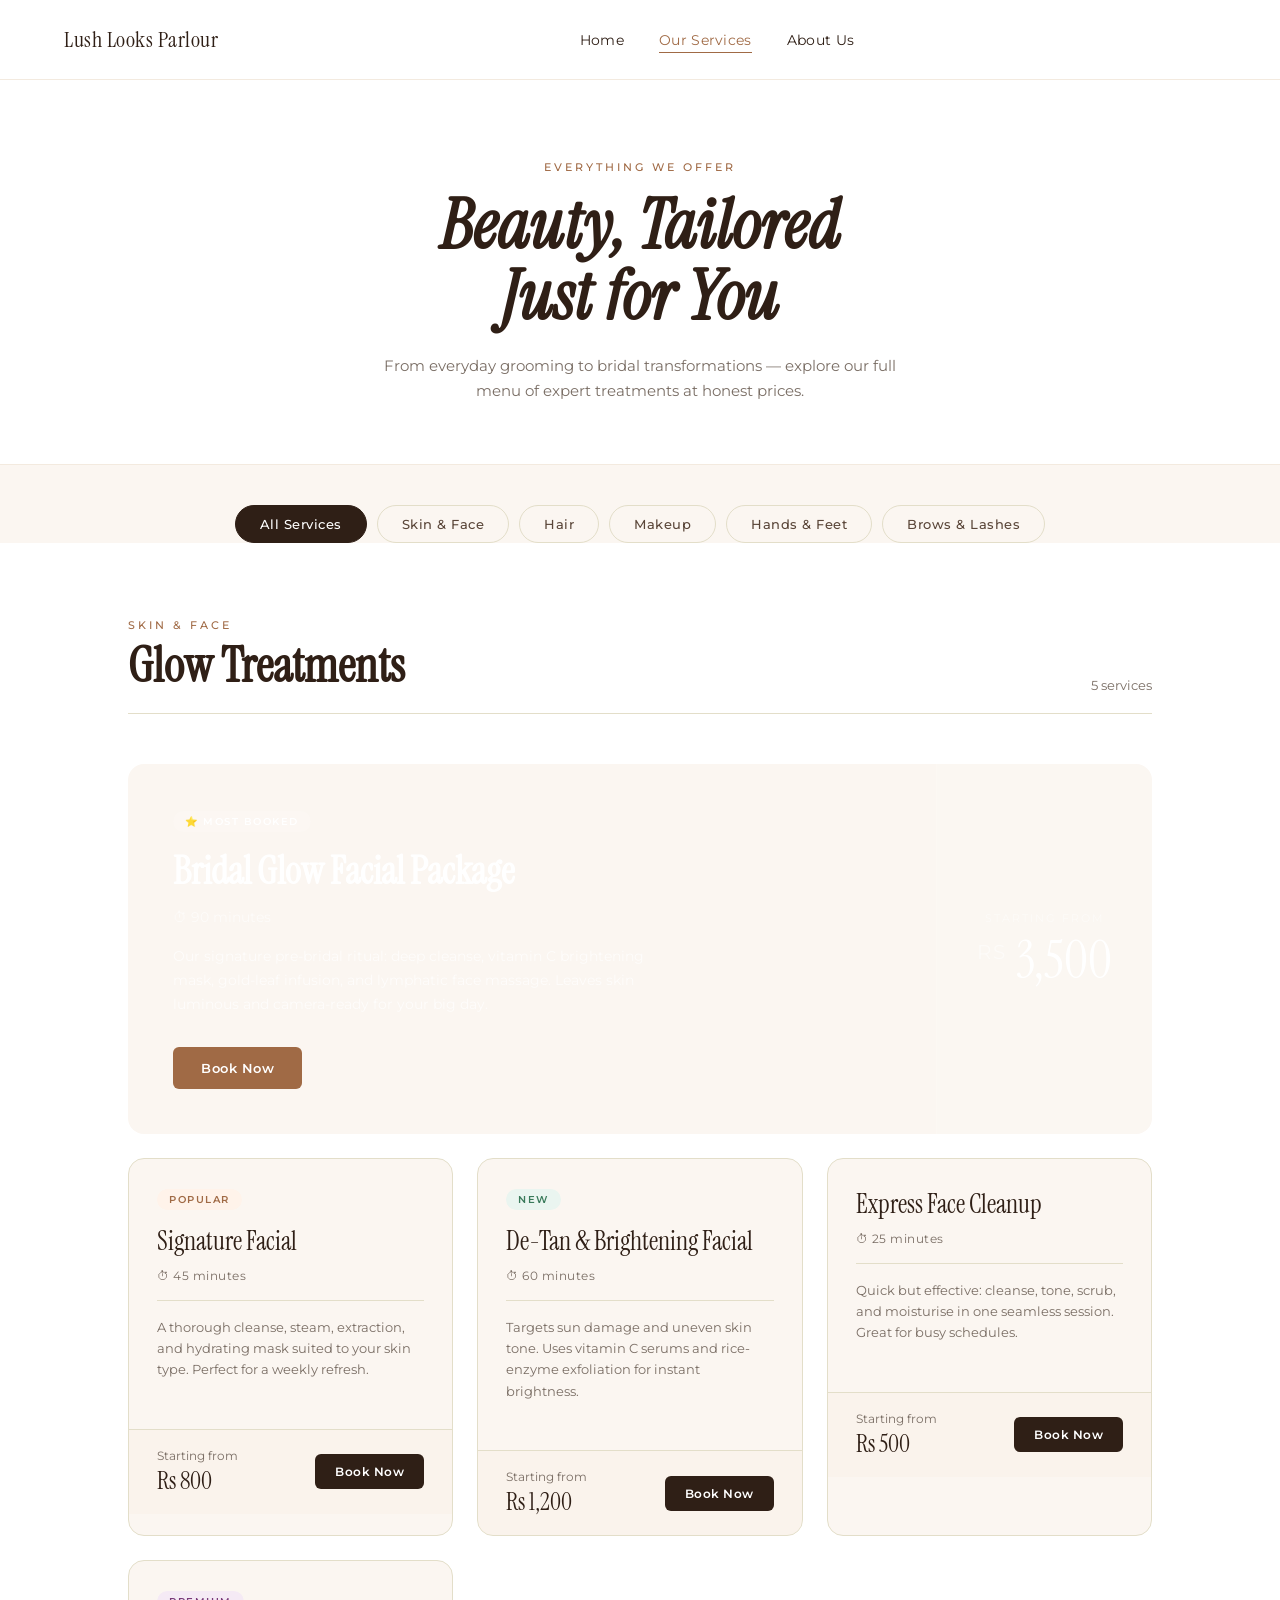
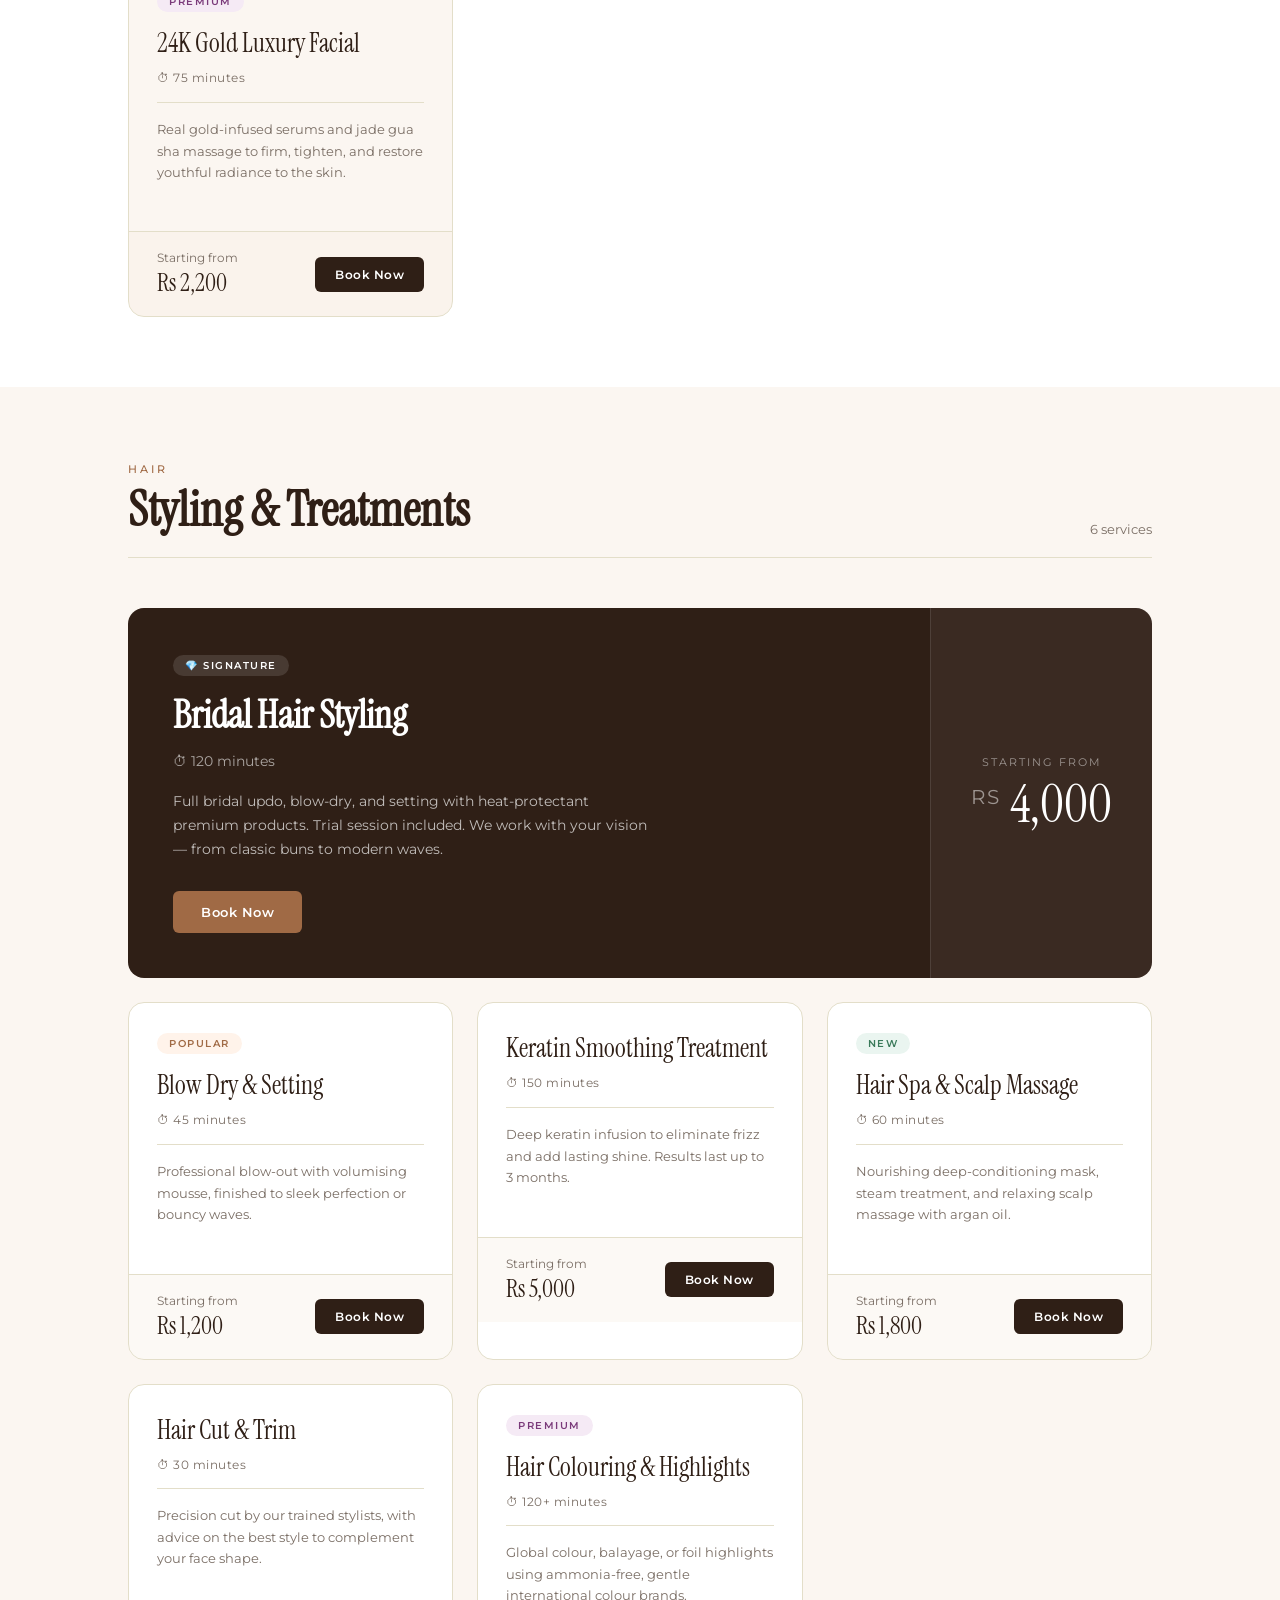
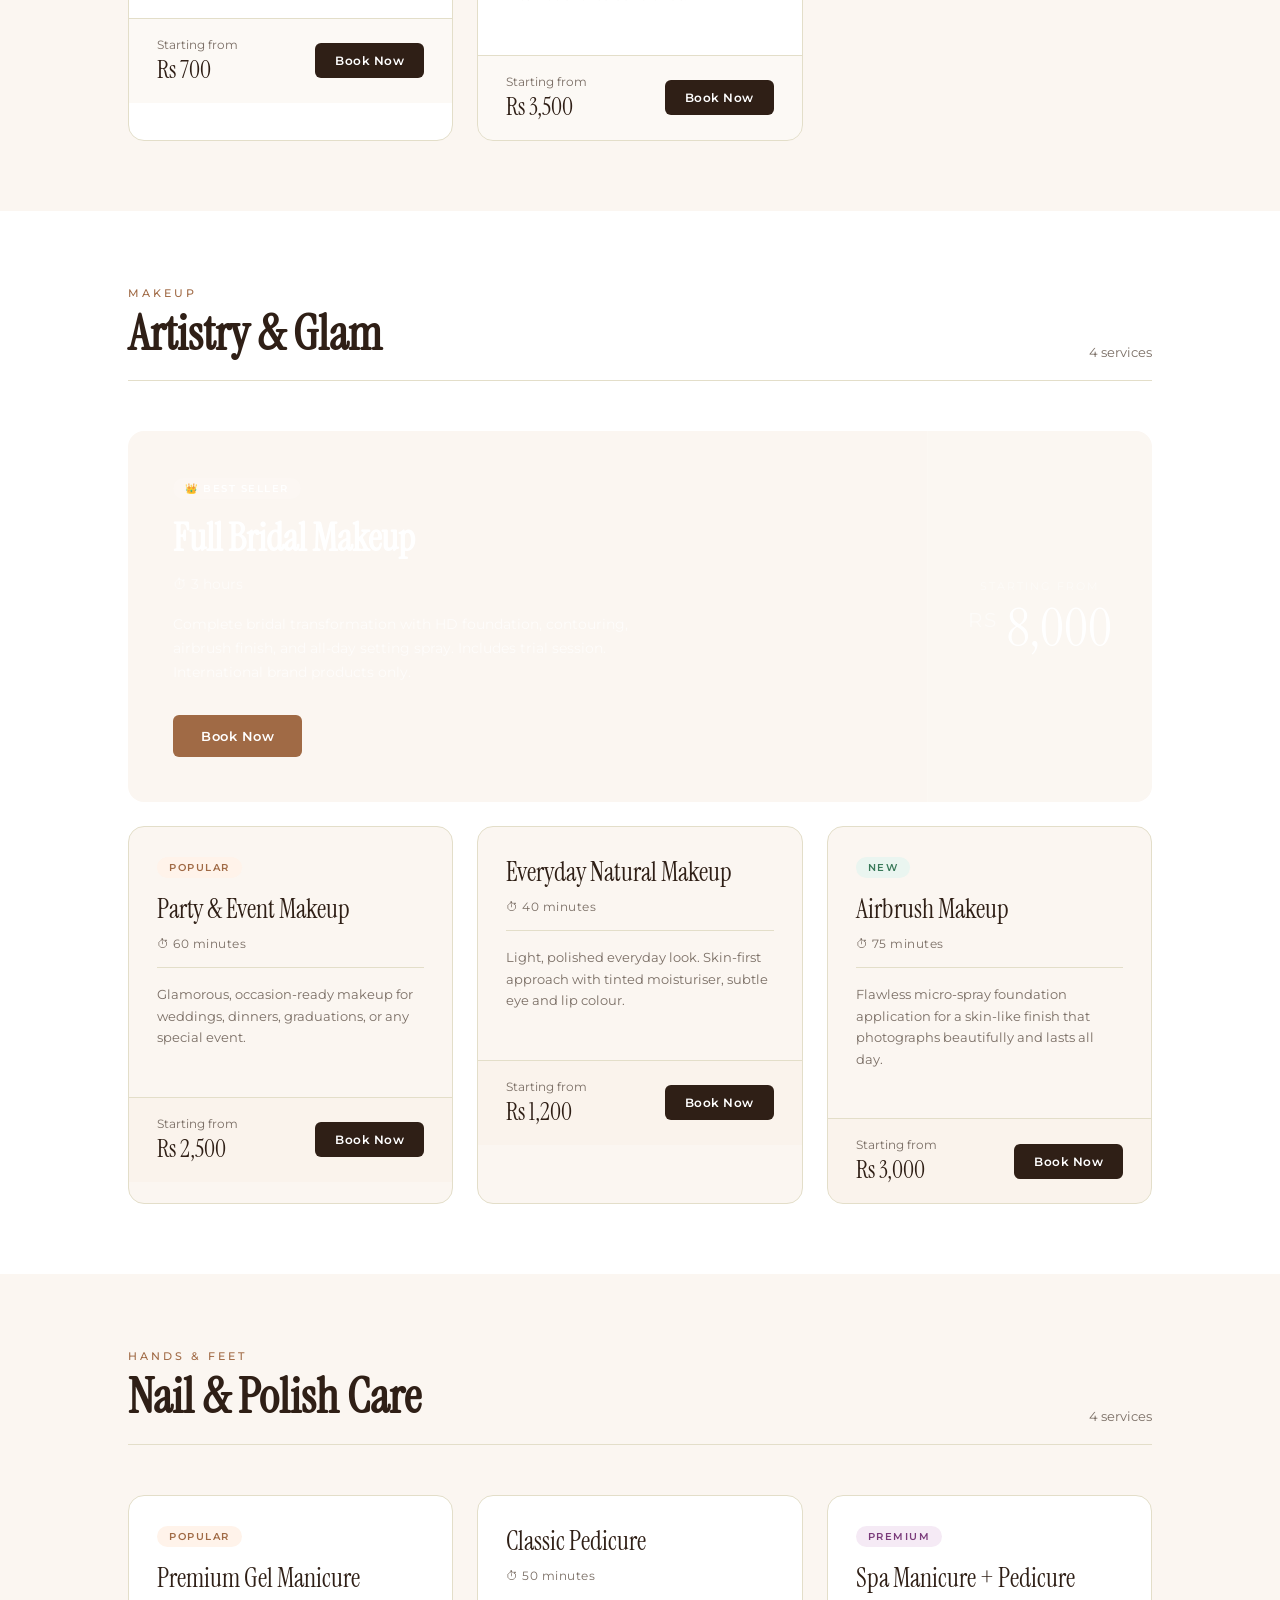
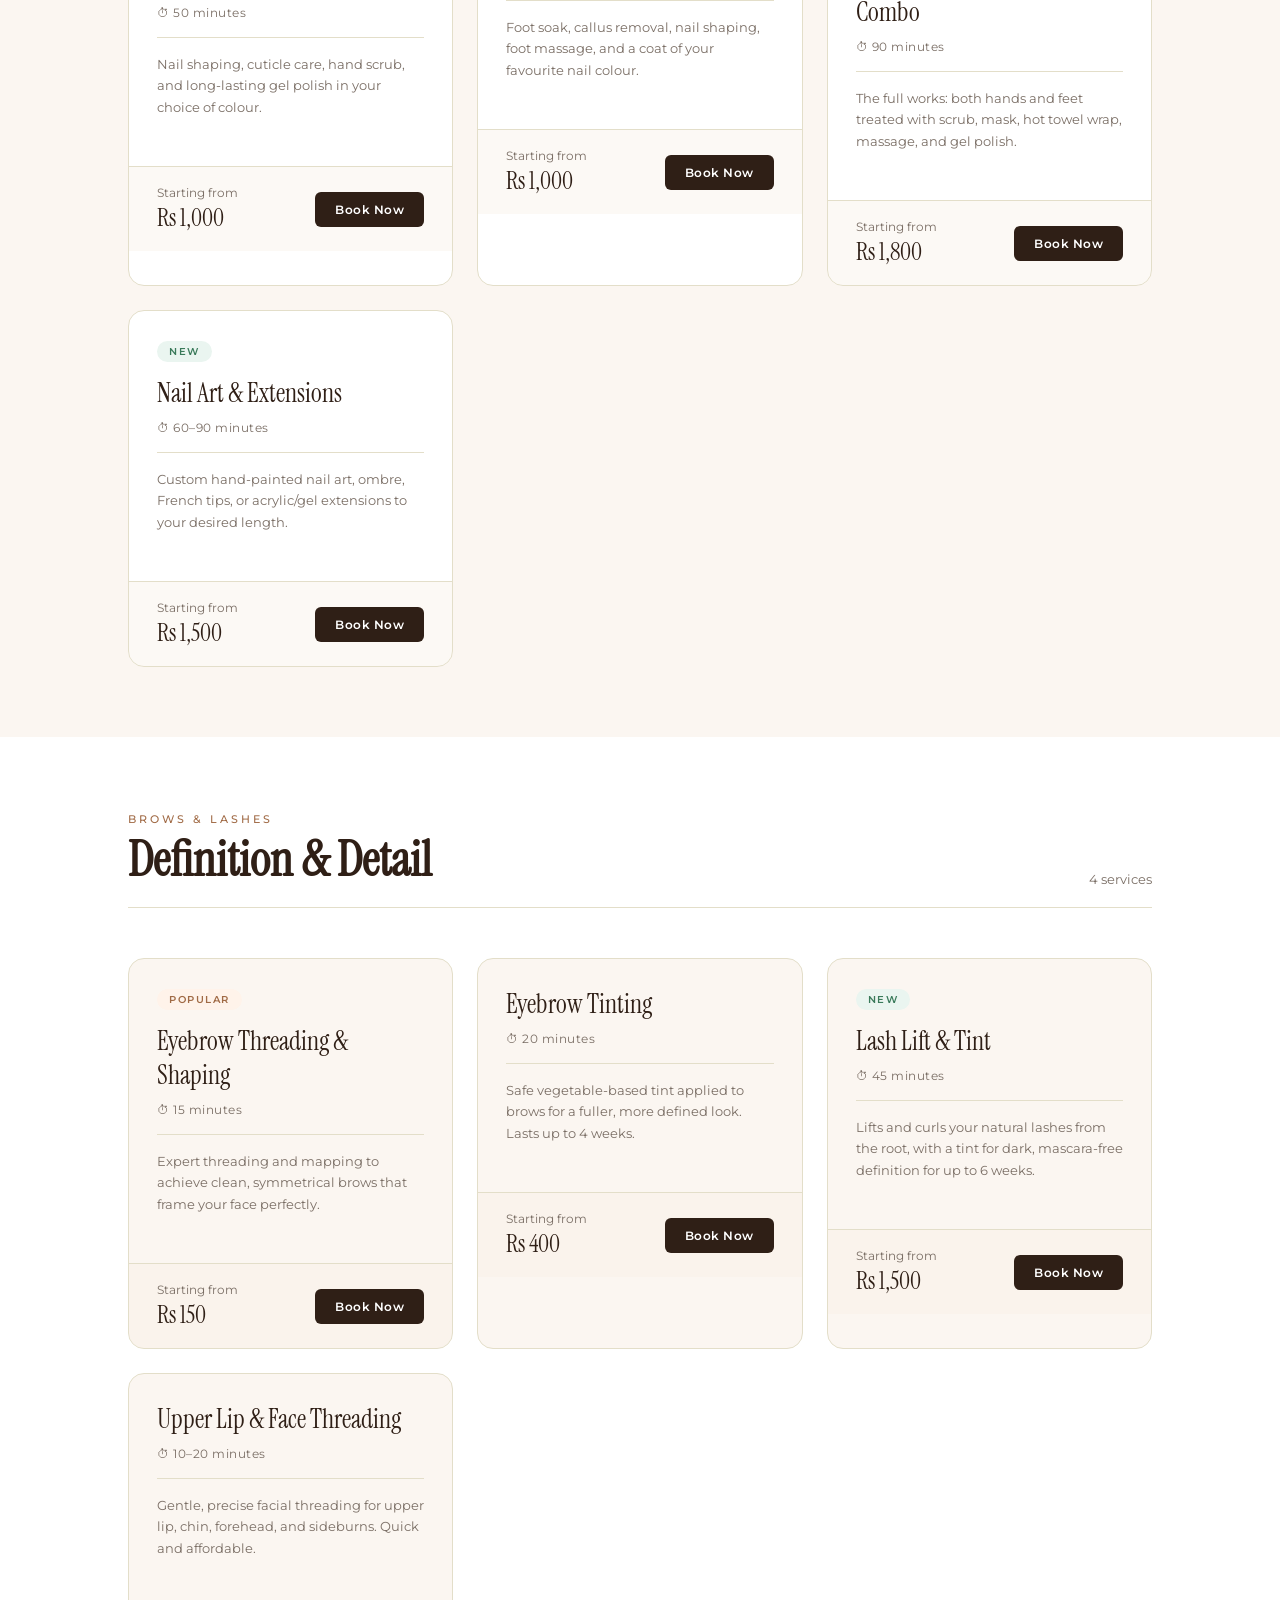
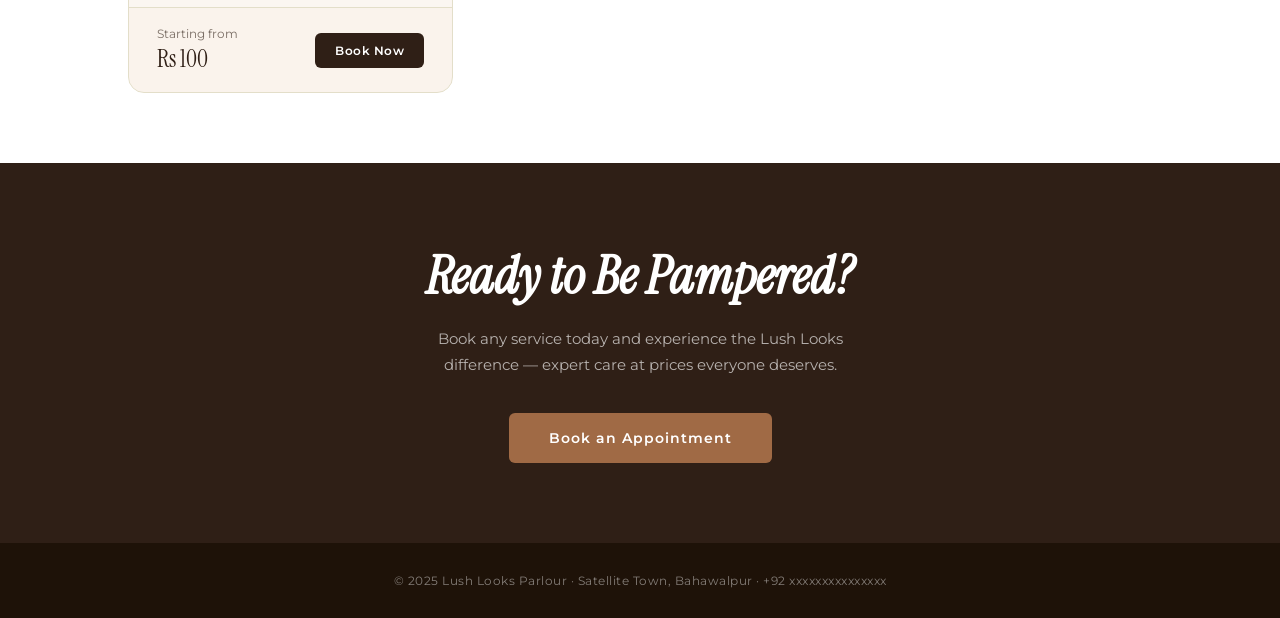
==== services.html @ 39b19e29 "first commi" ====
<!DOCTYPE html>
<html lang="en">
<head>
    <meta charset="UTF-8">
    <meta name="viewport" content="width=device-width, initial-scale=1.0">
    <title>Our Services — Lush Looks Parlour</title>
    <link href="https://fonts.googleapis.com/css2?family=Instrument+Serif:ital@0;1&family=Montserrat:wght@300;400;500;600&display=swap" rel="stylesheet">
    <style>
        * {
            margin: 0;
            padding: 0;
            box-sizing: border-box;
        }

        :root {
            --brown-dark: #2f1f16;
            --brown-mid: #5a4639;
            --brown-accent: #a06a45;
            --brown-light: #c0895f;
            --cream: #fbf6f1;
            --cream-mid: #f3eadf;
            --cream-card: #ffffff;
            --muted: #7a6e65;
            --border: #e3dec9;
        }

        body {
            font-family: 'Instrument Serif', serif;
            background: var(--cream);
            color: var(--brown-dark);
        }

        /* ── NAVBAR ── */
        .navbar {
            display: flex;
            justify-content: space-between;
            align-items: center;
            padding: 25px 5%;
            background: #ffffff;
            border-bottom: 1px solid var(--cream-mid);
            position: sticky;
            top: 0;
            z-index: 1000;
        }

        .nav-logo h2 {
            font-family: 'Instrument Serif', serif;
            font-size: 22px;
            color: var(--brown-dark);
            font-weight: 500;
            letter-spacing: 0.5px;
        }

        .nav-links {
            display: flex;
            gap: 35px;
            list-style: none;
        }

        .nav-links a {
            font-family: 'Montserrat', sans-serif;
            color: var(--brown-dark);
            text-decoration: none;
            font-size: 14px;
            font-weight: 400;
            letter-spacing: 0.3px;
            position: relative;
            padding-bottom: 4px;
            transition: color 0.3s ease;
        }

        .nav-links a::after {
            content: '';
            position: absolute;
            width: 0;
            height: 1px;
            bottom: 0;
            left: 0;
            background-color: var(--brown-accent);
            transition: width 0.3s ease;
        }

        .nav-links a:hover::after,
        .nav-links a.active::after { width: 100%; }
        .nav-links a:hover,
        .nav-links a.active { color: var(--brown-accent); }

        /* ── PAGE HERO ── */
        .page-hero {
            background: var(--cream-card);
            padding: 80px 10% 60px;
            text-align: center;
            border-bottom: 1px solid var(--cream-mid);
        }

        .page-hero-tag {
            font-family: 'Montserrat', sans-serif;
            font-size: 11px;
            text-transform: uppercase;
            letter-spacing: 3px;
            color: var(--brown-accent);
            font-weight: 500;
            display: block;
            margin-bottom: 16px;
        }

        .page-hero h1 {
            font-size: 68px;
            color: var(--brown-dark);
            line-height: 1.05;
            margin-bottom: 20px;
            font-style: italic;
        }

        .page-hero p {
            font-family: 'Montserrat', sans-serif;
            font-size: 15px;
            color: var(--muted);
            max-width: 520px;
            margin: 0 auto;
            line-height: 1.7;
        }

        /* ── CATEGORY NAV TABS ── */
        .category-nav {
            display: flex;
            justify-content: center;
            gap: 10px;
            padding: 40px 5% 0;
            flex-wrap: wrap;
        }

        .cat-tab {
            font-family: 'Montserrat', sans-serif;
            font-size: 13px;
            font-weight: 500;
            letter-spacing: 0.5px;
            padding: 10px 24px;
            border-radius: 30px;
            border: 1px solid var(--border);
            background: transparent;
            color: var(--brown-mid);
            cursor: pointer;
            transition: all 0.3s ease;
        }

        .cat-tab:hover,
        .cat-tab.active {
            background: var(--brown-dark);
            color: #fff;
            border-color: var(--brown-dark);
            transform: none;
        }

        /* ── CATEGORY SECTIONS ── */
        .category-section {
            padding: 70px 10%;
        }

        .category-section:nth-child(even) {
            background: var(--cream-card);
        }

        .category-header {
            display: flex;
            align-items: flex-end;
            justify-content: space-between;
            margin-bottom: 50px;
            padding-bottom: 20px;
            border-bottom: 1px solid var(--border);
        }

        .category-header-left span {
            font-family: 'Montserrat', sans-serif;
            font-size: 11px;
            text-transform: uppercase;
            letter-spacing: 3px;
            color: var(--brown-accent);
            font-weight: 500;
        }

        .category-header-left h2 {
            font-size: 48px;
            color: var(--brown-dark);
            margin-top: 6px;
            line-height: 1.1;
        }

        .category-count {
            font-family: 'Montserrat', sans-serif;
            font-size: 13px;
            color: var(--muted);
        }

        /* ── SERVICE CARDS GRID ── */
        .services-grid {
            display: grid;
            grid-template-columns: repeat(auto-fill, minmax(300px, 1fr));
            gap: 24px;
        }

        .service-card-full {
            background: var(--cream-card);
            border-radius: 16px;
            overflow: hidden;
            border: 1px solid var(--border);
            transition: box-shadow 0.35s ease, transform 0.35s ease;
        }

        .category-section:nth-child(even) .service-card-full {
            background: var(--cream);
        }

        .service-card-full:hover {
            box-shadow: 0 16px 40px rgba(47, 31, 22, 0.1);
            transform: translateY(-4px);
        }

        .card-badge {
            display: inline-block;
            font-family: 'Montserrat', sans-serif;
            font-size: 10px;
            font-weight: 600;
            text-transform: uppercase;
            letter-spacing: 1.5px;
            padding: 4px 12px;
            border-radius: 20px;
            margin-bottom: 14px;
        }

        .badge-popular {
            background: #fff3ea;
            color: var(--brown-accent);
        }

        .badge-new {
            background: #eaf5f0;
            color: #3a7a5a;
        }

        .badge-premium {
            background: #f5eaf5;
            color: #7a3a7a;
        }

        .card-body {
            padding: 28px;
        }

        .card-body h3 {
            font-size: 26px;
            color: var(--brown-dark);
            margin-bottom: 8px;
            font-weight: 400;
        }

        .card-body .duration-tag {
            font-family: 'Montserrat', sans-serif;
            font-size: 12px;
            color: var(--muted);
            letter-spacing: 0.5px;
            margin-bottom: 14px;
            display: flex;
            align-items: center;
            gap: 5px;
        }

        .card-divider {
            border: none;
            border-top: 1px solid var(--border);
            margin-bottom: 16px;
        }

        .card-body p {
            font-family: 'Montserrat', sans-serif;
            font-size: 13px;
            line-height: 1.65;
            color: var(--muted);
            margin-bottom: 20px;
        }

        .card-footer {
            display: flex;
            align-items: center;
            justify-content: space-between;
            padding: 18px 28px;
            border-top: 1px solid var(--border);
            background: rgba(243, 234, 223, 0.3);
        }

        .card-price {
            font-family: 'Instrument Serif', serif;
            font-size: 24px;
            color: var(--brown-dark);
        }

        .card-price span {
            font-family: 'Montserrat', sans-serif;
            font-size: 12px;
            color: var(--muted);
            display: block;
            margin-bottom: 2px;
        }

        .book-btn {
            font-family: 'Montserrat', sans-serif;
            font-size: 12px;
            font-weight: 600;
            letter-spacing: 0.5px;
            padding: 10px 20px;
            background: var(--brown-dark);
            color: #fff;
            border: none;
            border-radius: 6px;
            cursor: pointer;
            transition: background 0.3s ease;
            transform: none;
        }

        .book-btn:hover {
            background: var(--brown-accent);
            transform: none;
        }

        /* ── FEATURED / WIDE CARD ── */
        .service-card-wide {
            grid-column: 1 / -1;
            display: flex;
            align-items: stretch;
            background: var(--brown-dark);
            border-radius: 16px;
            overflow: hidden;
            color: #fff;
            border: none;
        }

        .service-card-wide:hover {
            box-shadow: 0 20px 50px rgba(47, 31, 22, 0.25);
            transform: translateY(-4px);
        }

        .wide-content {
            padding: 45px;
            flex: 1;
        }

        .wide-content .card-badge {
            background: rgba(255,255,255,0.12);
            color: #fff;
        }

        .wide-content h3 {
            font-size: 38px;
            margin-bottom: 10px;
        }

        .wide-content .duration-tag {
            color: rgba(255,255,255,0.6);
            margin-bottom: 16px;
        }

        .wide-content p {
            font-family: 'Montserrat', sans-serif;
            font-size: 14px;
            line-height: 1.7;
            color: rgba(255,255,255,0.7);
            max-width: 480px;
            margin-bottom: 30px;
        }

        .wide-content .book-btn {
            background: var(--brown-accent);
            padding: 13px 28px;
            font-size: 13px;
        }

        .wide-content .book-btn:hover {
            background: var(--brown-light);
        }

        .wide-price-block {
            display: flex;
            align-items: center;
            justify-content: center;
            flex-direction: column;
            min-width: 200px;
            background: rgba(255,255,255,0.05);
            padding: 40px;
            border-left: 1px solid rgba(255,255,255,0.1);
            text-align: center;
        }

        .wide-price-block span {
            font-family: 'Montserrat', sans-serif;
            font-size: 11px;
            letter-spacing: 2px;
            text-transform: uppercase;
            color: rgba(255,255,255,0.5);
            margin-bottom: 10px;
        }

        .wide-price-block .price-big {
            font-family: 'Instrument Serif', serif;
            font-size: 52px;
            color: #fff;
            line-height: 1;
        }

        .wide-price-block .currency {
            font-size: 20px;
            vertical-align: super;
        }

        /* ── BOTTOM CTA ── */
        .bottom-cta {
            background: var(--brown-dark);
            color: #fff;
            text-align: center;
            padding: 80px 10%;
        }

        .bottom-cta h2 {
            font-size: 52px;
            margin-bottom: 16px;
            font-style: italic;
        }

        .bottom-cta p {
            font-family: 'Montserrat', sans-serif;
            font-size: 15px;
            color: rgba(255,255,255,0.65);
            margin-bottom: 36px;
            max-width: 440px;
            margin-left: auto;
            margin-right: auto;
            line-height: 1.7;
        }

        .cta-btn {
            font-family: 'Montserrat', sans-serif;
            font-size: 14px;
            font-weight: 600;
            letter-spacing: 1px;
            padding: 16px 40px;
            background: var(--brown-accent);
            color: #fff;
            border: none;
            border-radius: 6px;
            cursor: pointer;
            transition: background 0.3s;
            transform: none;
        }

        .cta-btn:hover {
            background: var(--brown-light);
            transform: none;
        }

        /* ── FOOTER ── */
        .footer {
            background: #1e1208;
            color: rgba(255,255,255,0.45);
            text-align: center;
            padding: 30px;
            font-family: 'Montserrat', sans-serif;
            font-size: 12px;
            letter-spacing: 0.5px;
        }

        /* ── BOOKING MODAL ── */
        .modal {
            display: none;
            position: fixed;
            z-index: 2000;
            left: 0; top: 0;
            width: 100%; height: 100%;
            background-color: rgba(47, 31, 22, 0.6);
            backdrop-filter: blur(4px);
            align-items: center;
            justify-content: center;
            padding: 20px;
        }

        .modal.show { display: flex; }

        .modal-content {
            background: #ffffff;
            padding: 40px;
            border-radius: 20px;
            max-width: 600px;
            width: 100%;
            position: relative;
            box-shadow: 0 20px 50px rgba(0,0,0,0.15);
            animation: slideUp 0.4s ease;
        }

        @keyframes slideUp {
            from { transform: translateY(40px); opacity: 0; }
            to { transform: translateY(0); opacity: 1; }
        }

        .close-modal {
            position: absolute;
            right: 25px; top: 20px;
            font-size: 30px;
            color: var(--muted);
            cursor: pointer;
            transition: color 0.2s;
        }

        .close-modal:hover { color: var(--brown-dark); }

        .modal-content h2 {
            font-size: 36px;
            color: var(--brown-dark);
            margin-bottom: 8px;
        }

        .modal-subtitle {
            font-family: 'Montserrat', sans-serif;
            font-size: 14px;
            color: var(--muted);
            margin-bottom: 30px;
        }

        .form-group {
            display: flex;
            flex-direction: column;
            margin-bottom: 20px;
            width: 100%;
        }

        .form-group label {
            font-family: 'Montserrat', sans-serif;
            font-size: 13px;
            font-weight: 500;
            color: var(--brown-dark);
            margin-bottom: 8px;
        }

        .form-group input, .form-group select {
            font-family: 'Montserrat', sans-serif;
            padding: 12px;
            border: 1px solid var(--border);
            border-radius: 6px;
            background: var(--cream);
            font-size: 14px;
            color: var(--brown-dark);
            outline: none;
            transition: border-color 0.2s;
        }

        .form-group input:focus, .form-group select:focus {
            border-color: var(--brown-accent);
        }

        .form-row-inputs {
            display: flex;
            gap: 20px;
        }

        .submit-booking-btn {
            width: 100%;
            background: var(--brown-accent);
            color: #ffffff;
            border: none;
            padding: 15px;
            font-family: 'Montserrat', sans-serif;
            font-size: 14px;
            font-weight: 500;
            text-transform: uppercase;
            letter-spacing: 1px;
            border-radius: 6px;
            cursor: pointer;
            margin-top: 10px;
            transition: background 0.3s;
            transform: none;
        }

        .submit-booking-btn:hover { background: var(--brown-dark); transform: none; }

        /* ── RESPONSIVE ── */
        @media (max-width: 900px) {
            .page-hero h1 { font-size: 46px; }
            .category-header { flex-direction: column; align-items: flex-start; gap: 8px; }
            .service-card-wide { flex-direction: column; }
            .wide-price-block { border-left: none; border-top: 1px solid rgba(255,255,255,0.1); padding: 30px; }
            .bottom-cta h2 { font-size: 38px; }
        }

        @media (max-width: 600px) {
            .navbar { padding: 15px 4%; }
            .nav-logo h2 { font-size: 16px; }
            .nav-links { gap: 15px; }
            .nav-links a { font-size: 12px; }
            .category-section { padding: 50px 5%; }
            .services-grid { grid-template-columns: 1fr; }
            .form-row-inputs { flex-direction: column; gap: 0; }
        }
    </style>
</head>
<body>

    <!-- NAVBAR -->
    <nav class="navbar">
        <div class="nav-logo">
            <h2>Lush Looks Parlour</h2>
        </div>
        <ul class="nav-links">
            <li><a href="index.html">Home</a></li>
            <li><a href="services.html" class="active">Our Services</a></li>
            <li><a href="index.html#about">About Us</a></li>
        </ul>
        <div></div>
    </nav>

    <!-- PAGE HERO -->
    <div class="page-hero">
        <span class="page-hero-tag">Everything We Offer</span>
        <h1>Beauty, Tailored<br>Just for You</h1>
        <p>From everyday grooming to bridal transformations — explore our full menu of expert treatments at honest prices.</p>
    </div>

    <!-- CATEGORY FILTER TABS -->
    <div class="category-nav">
        <button class="cat-tab active" onclick="filterCategory('all', this)">All Services</button>
        <button class="cat-tab" onclick="filterCategory('skin', this)">Skin & Face</button>
        <button class="cat-tab" onclick="filterCategory('hair', this)">Hair</button>
        <button class="cat-tab" onclick="filterCategory('makeup', this)">Makeup</button>
        <button class="cat-tab" onclick="filterCategory('hands', this)">Hands & Feet</button>
        <button class="cat-tab" onclick="filterCategory('brows', this)">Brows & Lashes</button>
    </div>

    <!-- ════ SKIN & FACE ════ -->
    <section class="category-section" id="cat-skin" data-cat="skin">
        <div class="category-header">
            <div class="category-header-left">
                <span>Skin & Face</span>
                <h2>Glow Treatments</h2>
            </div>
            <div class="category-count">5 services</div>
        </div>
        <div class="services-grid">

            <!-- FEATURED WIDE CARD -->
            <div class="service-card-full service-card-wide" data-service="bridal-facial">
                <div class="wide-content">
                    <span class="card-badge">⭐ Most Booked</span>
                    <h3>Bridal Glow Facial Package</h3>
                    <p class="duration-tag">⏱ 90 minutes</p>
                    <p>Our signature pre-bridal ritual: deep cleanse, vitamin C brightening mask, gold-leaf infusion, and lymphatic face massage. Leaves skin luminous and camera-ready for your big day.</p>
                    <button class="book-btn" onclick="openModal('Bridal Glow Facial Package')">Book Now</button>
                </div>
                <div class="wide-price-block">
                    <span>Starting from</span>
                    <div class="price-big"><span class="currency">Rs</span> 3,500</div>
                </div>
            </div>

            <div class="service-card-full" data-service="signature-facial">
                <div class="card-body">
                    <span class="card-badge badge-popular">Popular</span>
                    <h3>Signature Facial</h3>
                    <p class="duration-tag">⏱ 45 minutes</p>
                    <hr class="card-divider">
                    <p>A thorough cleanse, steam, extraction, and hydrating mask suited to your skin type. Perfect for a weekly refresh.</p>
                </div>
                <div class="card-footer">
                    <div class="card-price"><span>Starting from</span>Rs 800</div>
                    <button class="book-btn" onclick="openModal('Signature Facial')">Book Now</button>
                </div>
            </div>

            <div class="service-card-full" data-service="detan-facial">
                <div class="card-body">
                    <span class="card-badge badge-new">New</span>
                    <h3>De-Tan & Brightening Facial</h3>
                    <p class="duration-tag">⏱ 60 minutes</p>
                    <hr class="card-divider">
                    <p>Targets sun damage and uneven skin tone. Uses vitamin C serums and rice-enzyme exfoliation for instant brightness.</p>
                </div>
                <div class="card-footer">
                    <div class="card-price"><span>Starting from</span>Rs 1,200</div>
                    <button class="book-btn" onclick="openModal('De-Tan & Brightening Facial')">Book Now</button>
                </div>
            </div>

            <div class="service-card-full" data-service="cleanup">
                <div class="card-body">
                    <h3>Express Face Cleanup</h3>
                    <p class="duration-tag">⏱ 25 minutes</p>
                    <hr class="card-divider">
                    <p>Quick but effective: cleanse, tone, scrub, and moisturise in one seamless session. Great for busy schedules.</p>
                </div>
                <div class="card-footer">
                    <div class="card-price"><span>Starting from</span>Rs 500</div>
                    <button class="book-btn" onclick="openModal('Express Face Cleanup')">Book Now</button>
                </div>
            </div>

            <div class="service-card-full" data-service="gold-facial">
                <div class="card-body">
                    <span class="card-badge badge-premium">Premium</span>
                    <h3>24K Gold Luxury Facial</h3>
                    <p class="duration-tag">⏱ 75 minutes</p>
                    <hr class="card-divider">
                    <p>Real gold-infused serums and jade gua sha massage to firm, tighten, and restore youthful radiance to the skin.</p>
                </div>
                <div class="card-footer">
                    <div class="card-price"><span>Starting from</span>Rs 2,200</div>
                    <button class="book-btn" onclick="openModal('24K Gold Luxury Facial')">Book Now</button>
                </div>
            </div>

        </div>
    </section>

    <!-- ════ HAIR ════ -->
    <section class="category-section" id="cat-hair" data-cat="hair">
        <div class="category-header">
            <div class="category-header-left">
                <span>Hair</span>
                <h2>Styling & Treatments</h2>
            </div>
            <div class="category-count">6 services</div>
        </div>
        <div class="services-grid">

            <div class="service-card-full service-card-wide" data-service="bridal-hair">
                <div class="wide-content">
                    <span class="card-badge">💎 Signature</span>
                    <h3>Bridal Hair Styling</h3>
                    <p class="duration-tag">⏱ 120 minutes</p>
                    <p>Full bridal updo, blow-dry, and setting with heat-protectant premium products. Trial session included. We work with your vision — from classic buns to modern waves.</p>
                    <button class="book-btn" onclick="openModal('Bridal Hair Styling')">Book Now</button>
                </div>
                <div class="wide-price-block">
                    <span>Starting from</span>
                    <div class="price-big"><span class="currency">Rs</span> 4,000</div>
                </div>
            </div>

            <div class="service-card-full">
                <div class="card-body">
                    <span class="card-badge badge-popular">Popular</span>
                    <h3>Blow Dry & Setting</h3>
                    <p class="duration-tag">⏱ 45 minutes</p>
                    <hr class="card-divider">
                    <p>Professional blow-out with volumising mousse, finished to sleek perfection or bouncy waves.</p>
                </div>
                <div class="card-footer">
                    <div class="card-price"><span>Starting from</span>Rs 1,200</div>
                    <button class="book-btn" onclick="openModal('Blow Dry & Setting')">Book Now</button>
                </div>
            </div>

            <div class="service-card-full">
                <div class="card-body">
                    <h3>Keratin Smoothing Treatment</h3>
                    <p class="duration-tag">⏱ 150 minutes</p>
                    <hr class="card-divider">
                    <p>Deep keratin infusion to eliminate frizz and add lasting shine. Results last up to 3 months.</p>
                </div>
                <div class="card-footer">
                    <div class="card-price"><span>Starting from</span>Rs 5,000</div>
                    <button class="book-btn" onclick="openModal('Keratin Smoothing Treatment')">Book Now</button>
                </div>
            </div>

            <div class="service-card-full">
                <div class="card-body">
                    <span class="card-badge badge-new">New</span>
                    <h3>Hair Spa & Scalp Massage</h3>
                    <p class="duration-tag">⏱ 60 minutes</p>
                    <hr class="card-divider">
                    <p>Nourishing deep-conditioning mask, steam treatment, and relaxing scalp massage with argan oil.</p>
                </div>
                <div class="card-footer">
                    <div class="card-price"><span>Starting from</span>Rs 1,800</div>
                    <button class="book-btn" onclick="openModal('Hair Spa & Scalp Massage')">Book Now</button>
                </div>
            </div>

            <div class="service-card-full">
                <div class="card-body">
                    <h3>Hair Cut & Trim</h3>
                    <p class="duration-tag">⏱ 30 minutes</p>
                    <hr class="card-divider">
                    <p>Precision cut by our trained stylists, with advice on the best style to complement your face shape.</p>
                </div>
                <div class="card-footer">
                    <div class="card-price"><span>Starting from</span>Rs 700</div>
                    <button class="book-btn" onclick="openModal('Hair Cut & Trim')">Book Now</button>
                </div>
            </div>

            <div class="service-card-full">
                <div class="card-body">
                    <span class="card-badge badge-premium">Premium</span>
                    <h3>Hair Colouring & Highlights</h3>
                    <p class="duration-tag">⏱ 120+ minutes</p>
                    <hr class="card-divider">
                    <p>Global colour, balayage, or foil highlights using ammonia-free, gentle international colour brands.</p>
                </div>
                <div class="card-footer">
                    <div class="card-price"><span>Starting from</span>Rs 3,500</div>
                    <button class="book-btn" onclick="openModal('Hair Colouring & Highlights')">Book Now</button>
                </div>
            </div>

        </div>
    </section>

    <!-- ════ MAKEUP ════ -->
    <section class="category-section" id="cat-makeup" data-cat="makeup">
        <div class="category-header">
            <div class="category-header-left">
                <span>Makeup</span>
                <h2>Artistry & Glam</h2>
            </div>
            <div class="category-count">4 services</div>
        </div>
        <div class="services-grid">

            <div class="service-card-full service-card-wide" data-service="bridal-makeup">
                <div class="wide-content">
                    <span class="card-badge">👑 Best Seller</span>
                    <h3>Full Bridal Makeup</h3>
                    <p class="duration-tag">⏱ 3 hours</p>
                    <p>Complete bridal transformation with HD foundation, contouring, airbrush finish, and all-day setting spray. Includes trial session. International brand products only.</p>
                    <button class="book-btn" onclick="openModal('Full Bridal Makeup')">Book Now</button>
                </div>
                <div class="wide-price-block">
                    <span>Starting from</span>
                    <div class="price-big"><span class="currency">Rs</span> 8,000</div>
                </div>
            </div>

            <div class="service-card-full">
                <div class="card-body">
                    <span class="card-badge badge-popular">Popular</span>
                    <h3>Party & Event Makeup</h3>
                    <p class="duration-tag">⏱ 60 minutes</p>
                    <hr class="card-divider">
                    <p>Glamorous, occasion-ready makeup for weddings, dinners, graduations, or any special event.</p>
                </div>
                <div class="card-footer">
                    <div class="card-price"><span>Starting from</span>Rs 2,500</div>
                    <button class="book-btn" onclick="openModal('Party & Event Makeup')">Book Now</button>
                </div>
            </div>

            <div class="service-card-full">
                <div class="card-body">
                    <h3>Everyday Natural Makeup</h3>
                    <p class="duration-tag">⏱ 40 minutes</p>
                    <hr class="card-divider">
                    <p>Light, polished everyday look. Skin-first approach with tinted moisturiser, subtle eye and lip colour.</p>
                </div>
                <div class="card-footer">
                    <div class="card-price"><span>Starting from</span>Rs 1,200</div>
                    <button class="book-btn" onclick="openModal('Everyday Natural Makeup')">Book Now</button>
                </div>
            </div>

            <div class="service-card-full">
                <div class="card-body">
                    <span class="card-badge badge-new">New</span>
                    <h3>Airbrush Makeup</h3>
                    <p class="duration-tag">⏱ 75 minutes</p>
                    <hr class="card-divider">
                    <p>Flawless micro-spray foundation application for a skin-like finish that photographs beautifully and lasts all day.</p>
                </div>
                <div class="card-footer">
                    <div class="card-price"><span>Starting from</span>Rs 3,000</div>
                    <button class="book-btn" onclick="openModal('Airbrush Makeup')">Book Now</button>
                </div>
            </div>

        </div>
    </section>

    <!-- ════ HANDS & FEET ════ -->
    <section class="category-section" id="cat-hands" data-cat="hands">
        <div class="category-header">
            <div class="category-header-left">
                <span>Hands & Feet</span>
                <h2>Nail & Polish Care</h2>
            </div>
            <div class="category-count">4 services</div>
        </div>
        <div class="services-grid">

            <div class="service-card-full">
                <div class="card-body">
                    <span class="card-badge badge-popular">Popular</span>
                    <h3>Premium Gel Manicure</h3>
                    <p class="duration-tag">⏱ 50 minutes</p>
                    <hr class="card-divider">
                    <p>Nail shaping, cuticle care, hand scrub, and long-lasting gel polish in your choice of colour.</p>
                </div>
                <div class="card-footer">
                    <div class="card-price"><span>Starting from</span>Rs 1,000</div>
                    <button class="book-btn" onclick="openModal('Premium Gel Manicure')">Book Now</button>
                </div>
            </div>

            <div class="service-card-full">
                <div class="card-body">
                    <h3>Classic Pedicure</h3>
                    <p class="duration-tag">⏱ 50 minutes</p>
                    <hr class="card-divider">
                    <p>Foot soak, callus removal, nail shaping, foot massage, and a coat of your favourite nail colour.</p>
                </div>
                <div class="card-footer">
                    <div class="card-price"><span>Starting from</span>Rs 1,000</div>
                    <button class="book-btn" onclick="openModal('Classic Pedicure')">Book Now</button>
                </div>
            </div>

            <div class="service-card-full">
                <div class="card-body">
                    <span class="card-badge badge-premium">Premium</span>
                    <h3>Spa Manicure + Pedicure Combo</h3>
                    <p class="duration-tag">⏱ 90 minutes</p>
                    <hr class="card-divider">
                    <p>The full works: both hands and feet treated with scrub, mask, hot towel wrap, massage, and gel polish.</p>
                </div>
                <div class="card-footer">
                    <div class="card-price"><span>Starting from</span>Rs 1,800</div>
                    <button class="book-btn" onclick="openModal('Spa Manicure + Pedicure Combo')">Book Now</button>
                </div>
            </div>

            <div class="service-card-full">
                <div class="card-body">
                    <span class="card-badge badge-new">New</span>
                    <h3>Nail Art & Extensions</h3>
                    <p class="duration-tag">⏱ 60–90 minutes</p>
                    <hr class="card-divider">
                    <p>Custom hand-painted nail art, ombre, French tips, or acrylic/gel extensions to your desired length.</p>
                </div>
                <div class="card-footer">
                    <div class="card-price"><span>Starting from</span>Rs 1,500</div>
                    <button class="book-btn" onclick="openModal('Nail Art & Extensions')">Book Now</button>
                </div>
            </div>

        </div>
    </section>

    <!-- ════ BROWS & LASHES ════ -->
    <section class="category-section" id="cat-brows" data-cat="brows">
        <div class="category-header">
            <div class="category-header-left">
                <span>Brows & Lashes</span>
                <h2>Definition & Detail</h2>
            </div>
            <div class="category-count">4 services</div>
        </div>
        <div class="services-grid">

            <div class="service-card-full">
                <div class="card-body">
                    <span class="card-badge badge-popular">Popular</span>
                    <h3>Eyebrow Threading & Shaping</h3>
                    <p class="duration-tag">⏱ 15 minutes</p>
                    <hr class="card-divider">
                    <p>Expert threading and mapping to achieve clean, symmetrical brows that frame your face perfectly.</p>
                </div>
                <div class="card-footer">
                    <div class="card-price"><span>Starting from</span>Rs 150</div>
                    <button class="book-btn" onclick="openModal('Eyebrow Threading & Shaping')">Book Now</button>
                </div>
            </div>

            <div class="service-card-full">
                <div class="card-body">
                    <h3>Eyebrow Tinting</h3>
                    <p class="duration-tag">⏱ 20 minutes</p>
                    <hr class="card-divider">
                    <p>Safe vegetable-based tint applied to brows for a fuller, more defined look. Lasts up to 4 weeks.</p>
                </div>
                <div class="card-footer">
                    <div class="card-price"><span>Starting from</span>Rs 400</div>
                    <button class="book-btn" onclick="openModal('Eyebrow Tinting')">Book Now</button>
                </div>
            </div>

            <div class="service-card-full">
                <div class="card-body">
                    <span class="card-badge badge-new">New</span>
                    <h3>Lash Lift & Tint</h3>
                    <p class="duration-tag">⏱ 45 minutes</p>
                    <hr class="card-divider">
                    <p>Lifts and curls your natural lashes from the root, with a tint for dark, mascara-free definition for up to 6 weeks.</p>
                </div>
                <div class="card-footer">
                    <div class="card-price"><span>Starting from</span>Rs 1,500</div>
                    <button class="book-btn" onclick="openModal('Lash Lift & Tint')">Book Now</button>
                </div>
            </div>

            <div class="service-card-full">
                <div class="card-body">
                    <h3>Upper Lip & Face Threading</h3>
                    <p class="duration-tag">⏱ 10–20 minutes</p>
                    <hr class="card-divider">
                    <p>Gentle, precise facial threading for upper lip, chin, forehead, and sideburns. Quick and affordable.</p>
                </div>
                <div class="card-footer">
                    <div class="card-price"><span>Starting from</span>Rs 100</div>
                    <button class="book-btn" onclick="openModal('Upper Lip & Face Threading')">Book Now</button>
                </div>
            </div>

        </div>
    </section>

    <!-- BOTTOM CTA -->
    <div class="bottom-cta">
        <h2>Ready to Be Pampered?</h2>
        <p>Book any service today and experience the Lush Looks difference — expert care at prices everyone deserves.</p>
        <button class="cta-btn" onclick="openModal('')">Book an Appointment</button>
    </div>

    <!-- FOOTER -->
    <div class="footer">
        <p>© 2025 Lush Looks Parlour · Satellite Town, Bahawalpur · +92 xxxxxxxxxxxxxxx</p>
    </div>

    <!-- BOOKING MODAL -->
    <div id="bookingModal" class="modal">
        <div class="modal-content">
            <span class="close-modal">&times;</span>
            <h2>Book Your Session</h2>
            <p class="modal-subtitle">Select a service and fill in your details to reserve your slot.</p>

            <div class="form-group">
                <label for="serviceSelect">Select Service & Rate:</label>
                <select id="serviceSelect" required>
                    <option value="" disabled selected>-- Choose a treatment --</option>
                    <optgroup label="Skin & Face">
                        <option value="bridal-glow-facial">Bridal Glow Facial Package — Rs 3,500</option>
                        <option value="signature-facial">Signature Facial — Rs 800</option>
                        <option value="detan-facial">De-Tan & Brightening Facial — Rs 1,200</option>
                        <option value="express-cleanup">Express Face Cleanup — Rs 500</option>
                        <option value="gold-facial">24K Gold Luxury Facial — Rs 2,200</option>
                    </optgroup>
                    <optgroup label="Hair">
                        <option value="bridal-hair">Bridal Hair Styling — Rs 4,000</option>
                        <option value="blowdry">Blow Dry & Setting — Rs 1,200</option>
                        <option value="keratin">Keratin Smoothing Treatment — Rs 5,000</option>
                        <option value="hair-spa">Hair Spa & Scalp Massage — Rs 1,800</option>
                        <option value="haircut">Hair Cut & Trim — Rs 700</option>
                        <option value="colour">Hair Colouring & Highlights — Rs 3,500</option>
                    </optgroup>
                    <optgroup label="Makeup">
                        <option value="bridal-makeup">Full Bridal Makeup — Rs 8,000</option>
                        <option value="party-makeup">Party & Event Makeup — Rs 2,500</option>
                        <option value="everyday-makeup">Everyday Natural Makeup — Rs 1,200</option>
                        <option value="airbrush">Airbrush Makeup — Rs 3,000</option>
                    </optgroup>
                    <optgroup label="Hands & Feet">
                        <option value="gel-manicure">Premium Gel Manicure — Rs 1,000</option>
                        <option value="pedicure">Classic Pedicure — Rs 1,000</option>
                        <option value="mani-pedi-combo">Spa Manicure + Pedicure Combo — Rs 1,800</option>
                        <option value="nail-art">Nail Art & Extensions — Rs 1,500</option>
                    </optgroup>
                    <optgroup label="Brows & Lashes">
                        <option value="threading">Eyebrow Threading & Shaping — Rs 150</option>
                        <option value="brow-tint">Eyebrow Tinting — Rs 400</option>
                        <option value="lash-lift">Lash Lift & Tint — Rs 1,500</option>
                        <option value="face-threading">Upper Lip & Face Threading — Rs 100</option>
                    </optgroup>
                </select>
            </div>

            <div class="form-row-inputs">
                <div class="form-group">
                    <label for="clientName">Your Name:</label>
                    <input type="text" id="clientName" placeholder="e.g., Ayesha Khan" required>
                </div>
                <div class="form-group">
                    <label for="clientPhone">Phone Number:</label>
                    <input type="tel" id="clientPhone" placeholder="e.g., 03001234567" required>
                </div>
            </div>

            <div class="form-row-inputs">
                <div class="form-group">
                    <label for="bookingDate">Preferred Date:</label>
                    <input type="date" id="bookingDate" required>
                </div>
                <div class="form-group">
                    <label for="bookingTime">Preferred Time:</label>
                    <input type="time" id="bookingTime" required>
                </div>
            </div>

            <button class="submit-booking-btn" onclick="submitBooking()">Confirm Booking</button>
        </div>
    </div>

    <script>
        // ── CATEGORY FILTER ──
        function filterCategory(cat, btn) {
            document.querySelectorAll('.cat-tab').forEach(t => t.classList.remove('active'));
            btn.classList.add('active');

            const sections = document.querySelectorAll('.category-section');
            sections.forEach(sec => {
                if (cat === 'all' || sec.dataset.cat === cat) {
                    sec.style.display = 'block';
                } else {
                    sec.style.display = 'none';
                }
            });
        }

        // ── MODAL ──
        const modal = document.getElementById('bookingModal');
        const serviceSelect = document.getElementById('serviceSelect');

        // Map service names to option values
        const serviceMap = {
            'Bridal Glow Facial Package': 'bridal-glow-facial',
            'Signature Facial': 'signature-facial',
            'De-Tan & Brightening Facial': 'detan-facial',
            'Express Face Cleanup': 'express-cleanup',
            '24K Gold Luxury Facial': 'gold-facial',
            'Bridal Hair Styling': 'bridal-hair',
            'Blow Dry & Setting': 'blowdry',
            'Keratin Smoothing Treatment': 'keratin',
            'Hair Spa & Scalp Massage': 'hair-spa',
            'Hair Cut & Trim': 'haircut',
            'Hair Colouring & Highlights': 'colour',
            'Full Bridal Makeup': 'bridal-makeup',
            'Party & Event Makeup': 'party-makeup',
            'Everyday Natural Makeup': 'everyday-makeup',
            'Airbrush Makeup': 'airbrush',
            'Premium Gel Manicure': 'gel-manicure',
            'Classic Pedicure': 'pedicure',
            'Spa Manicure + Pedicure Combo': 'mani-pedi-combo',
            'Nail Art & Extensions': 'nail-art',
            'Eyebrow Threading & Shaping': 'threading',
            'Eyebrow Tinting': 'brow-tint',
            'Lash Lift & Tint': 'lash-lift',
            'Upper Lip & Face Threading': 'face-threading',
        };

        function openModal(serviceName) {
            modal.classList.add('show');
            if (serviceName && serviceMap[serviceName]) {
                serviceSelect.value = serviceMap[serviceName];
            } else {
                serviceSelect.value = '';
            }
        }

        document.querySelector('.close-modal').addEventListener('click', () => modal.classList.remove('show'));
        window.addEventListener('click', e => { if (e.target === modal) modal.classList.remove('show'); });

        function submitBooking() {
            const name = document.getElementById('clientName').value;
            const phone = document.getElementById('clientPhone').value;
            const date = document.getElementById('bookingDate').value;
            const time = document.getElementById('bookingTime').value;
            const svc = serviceSelect.options[serviceSelect.selectedIndex]?.text || '';

            if (!svc || !name || !phone || !date || !time) {
                alert('Please fill in all fields before confirming.');
                return;
            }

            alert(`Thank you, ${name}! Your appointment for "${svc}" on ${date} at ${time} has been received. We'll contact you at ${phone} to confirm your slot!`);
            document.getElementById('clientName').value = '';
            document.getElementById('clientPhone').value = '';
            document.getElementById('bookingDate').value = '';
            document.getElementById('bookingTime').value = '';
            serviceSelect.value = '';
            modal.classList.remove('show');
        }
    </script>

</body>
</html>
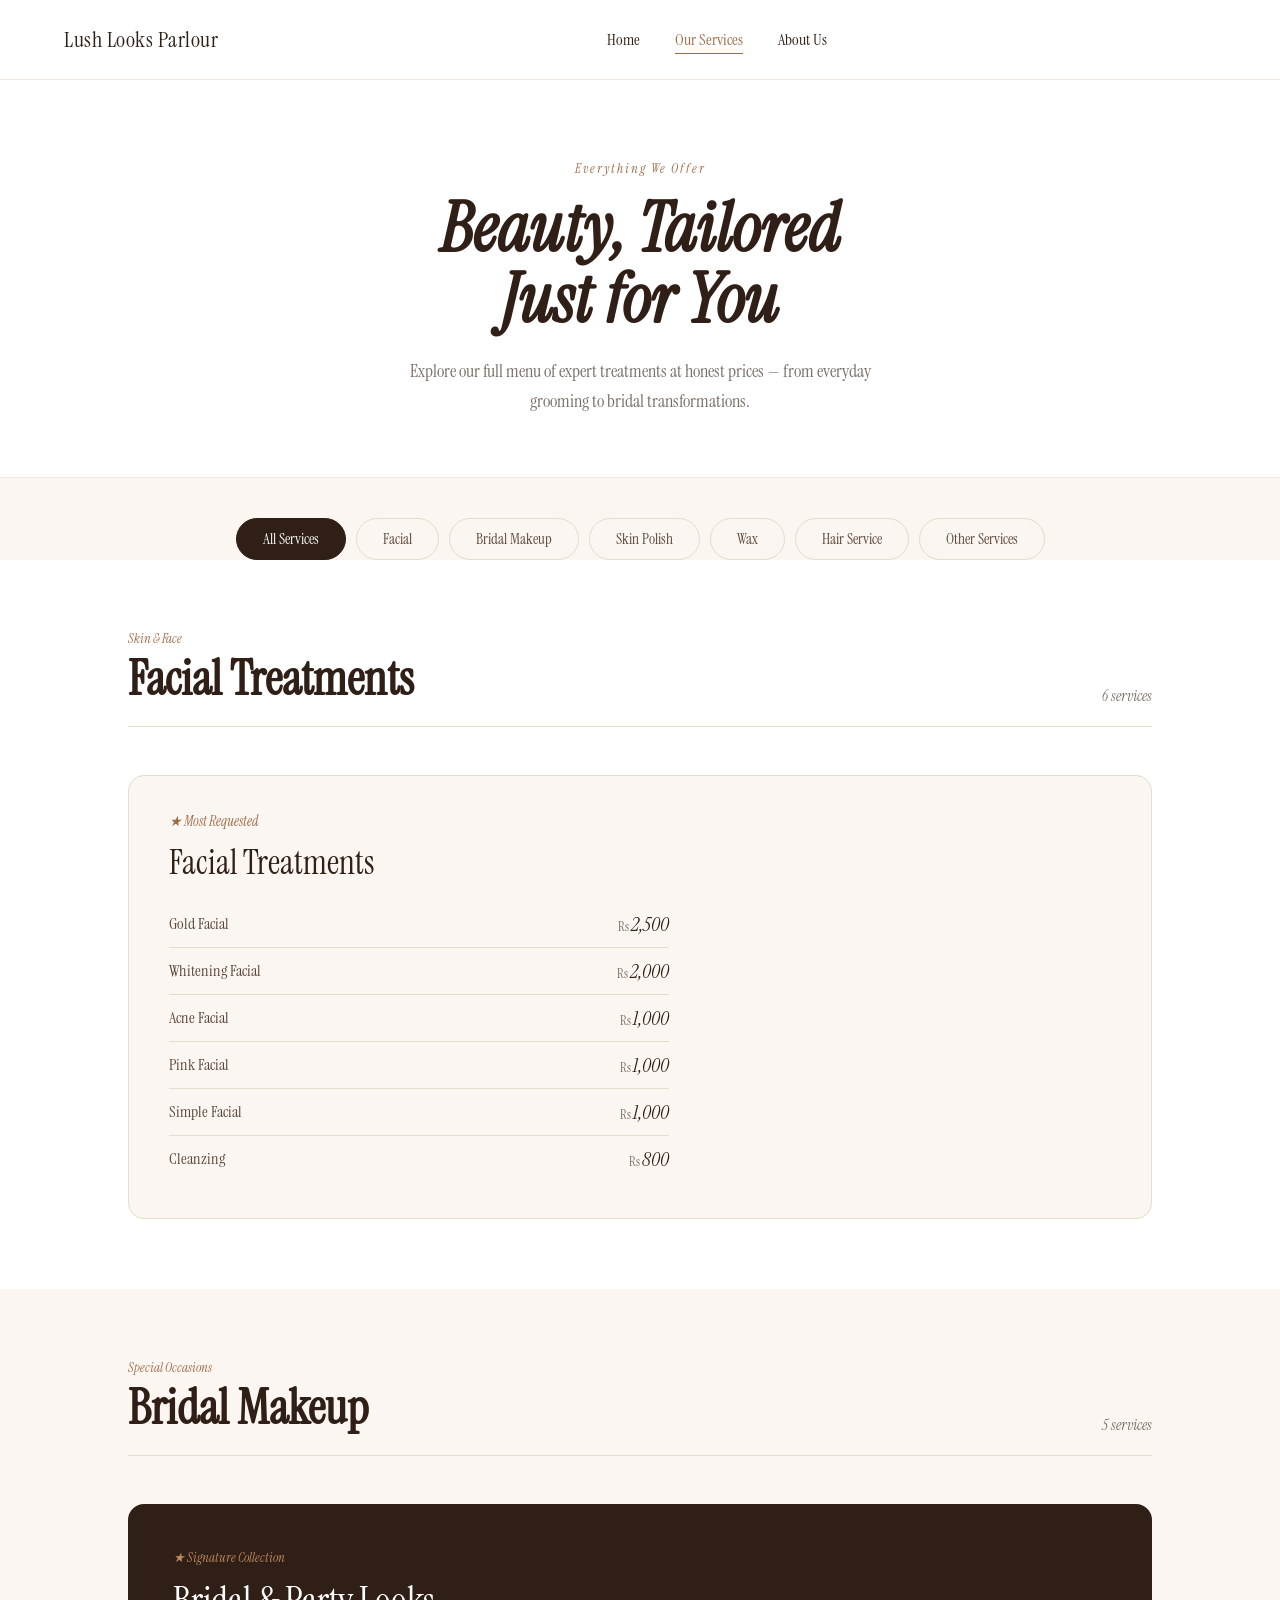
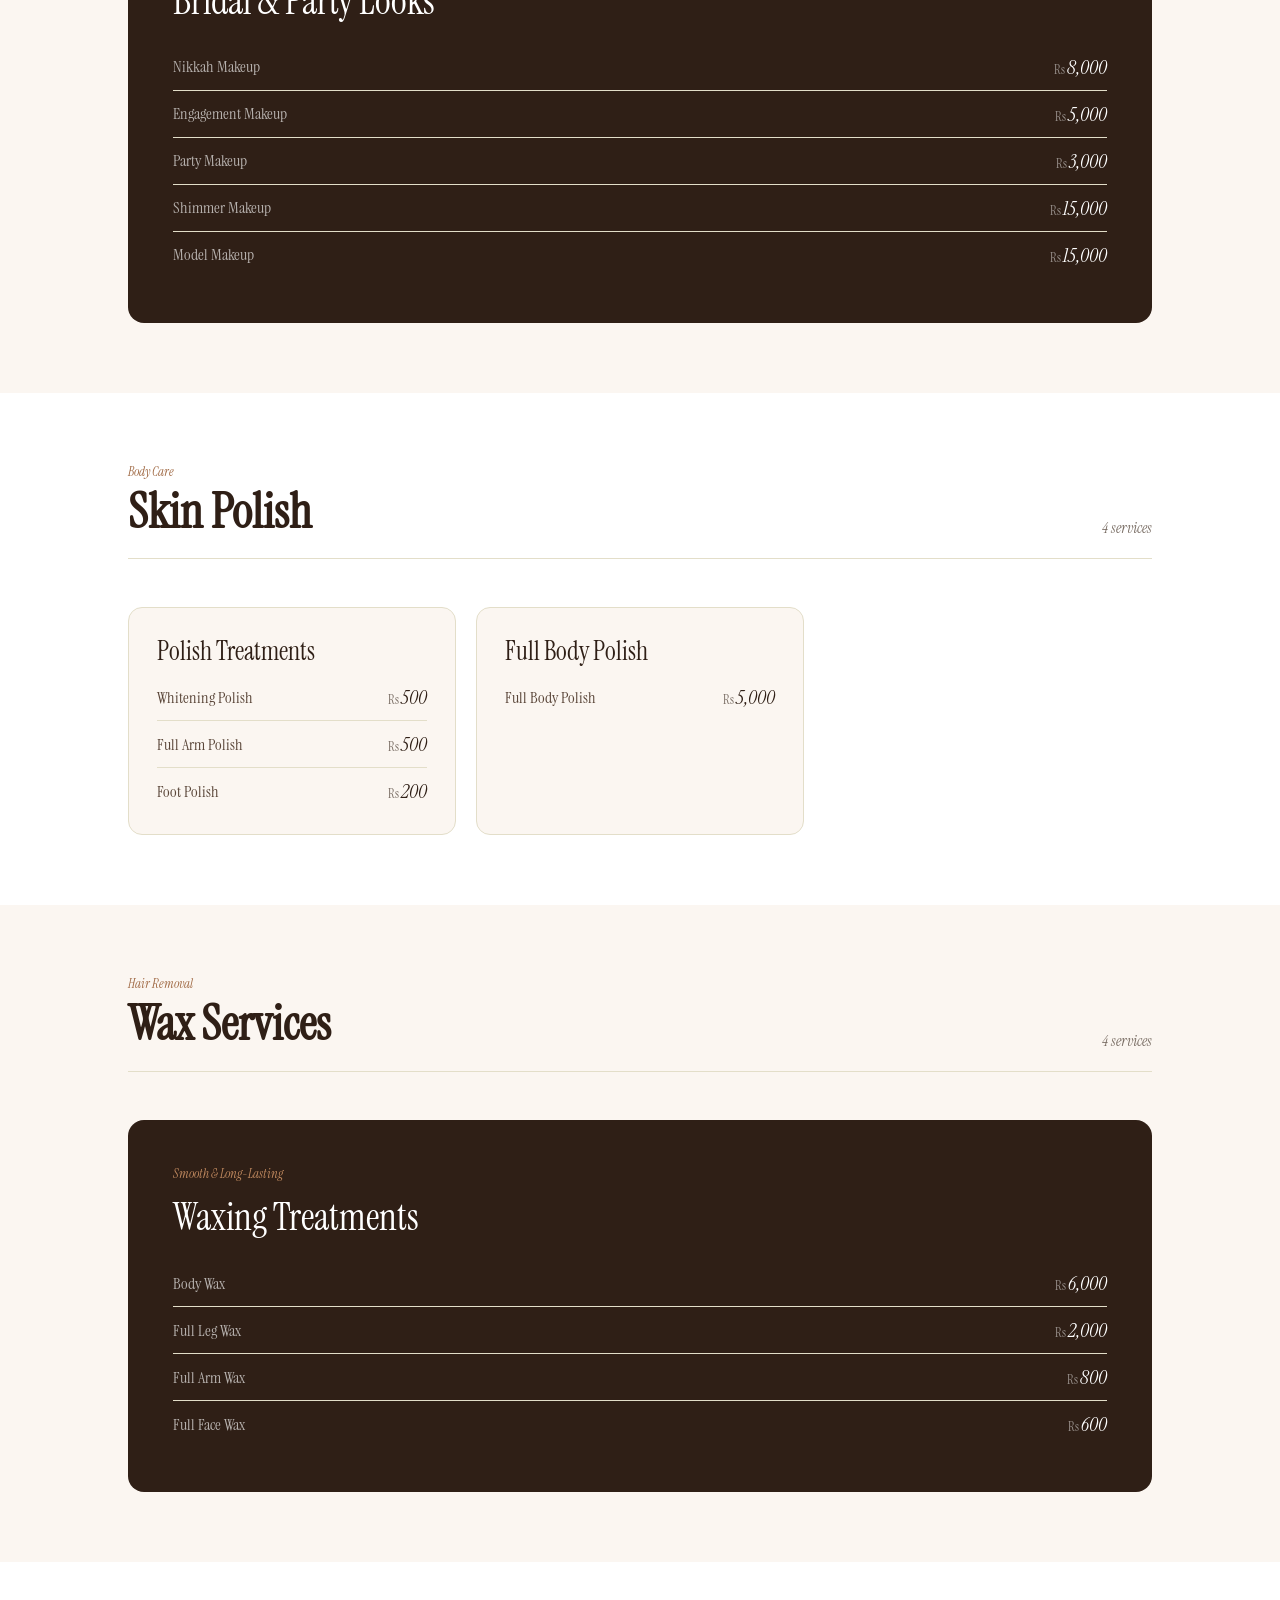
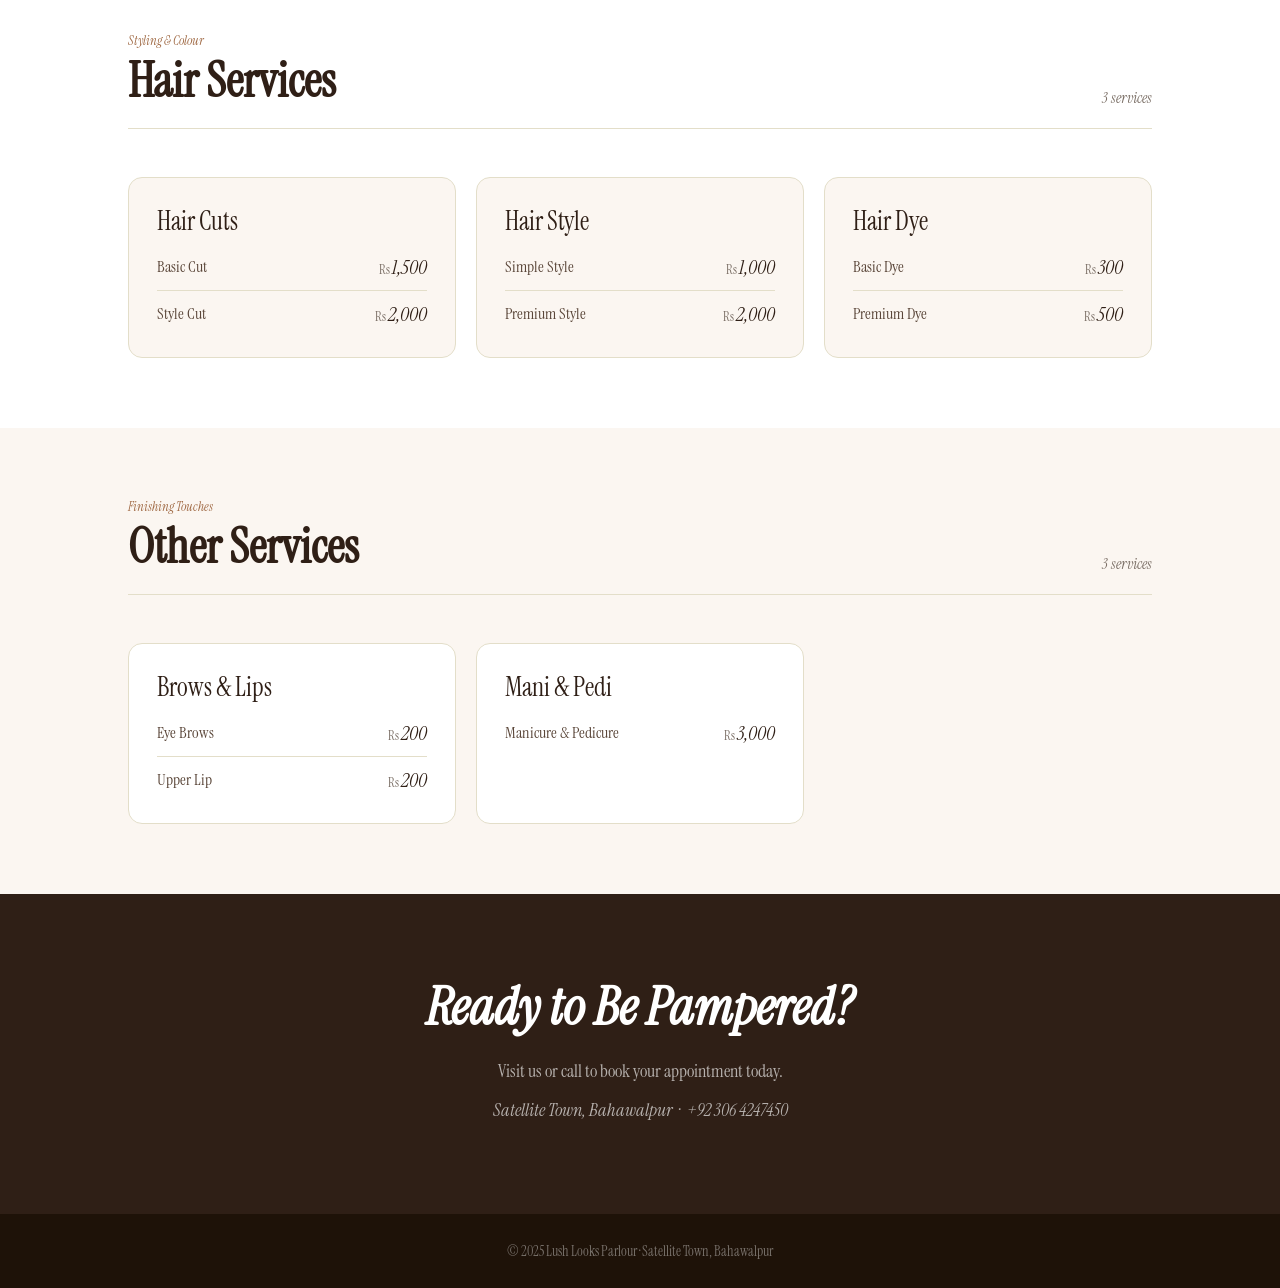
==== commit d2948fc4: "second commit" ====
--- a/services.html
+++ b/services.html
@@ -4,24 +4,20 @@
     <meta charset="UTF-8">
     <meta name="viewport" content="width=device-width, initial-scale=1.0">
     <title>Our Services — Lush Looks Parlour</title>
-    <link href="https://fonts.googleapis.com/css2?family=Instrument+Serif:ital@0;1&family=Montserrat:wght@300;400;500;600&display=swap" rel="stylesheet">
+    <link href="https://fonts.googleapis.com/css2?family=Instrument+Serif:ital@0;1&display=swap" rel="stylesheet">
     <style>
-        * {
-            margin: 0;
-            padding: 0;
-            box-sizing: border-box;
-        }
+        * { margin: 0; padding: 0; box-sizing: border-box; }
 
         :root {
-            --brown-dark: #2f1f16;
-            --brown-mid: #5a4639;
+            --brown-dark:   #2f1f16;
+            --brown-mid:    #5a4639;
             --brown-accent: #a06a45;
-            --brown-light: #c0895f;
-            --cream: #fbf6f1;
-            --cream-mid: #f3eadf;
-            --cream-card: #ffffff;
-            --muted: #7a6e65;
-            --border: #e3dec9;
+            --brown-light:  #c0895f;
+            --cream:        #fbf6f1;
+            --cream-mid:    #f3eadf;
+            --cream-card:   #ffffff;
+            --muted:        #7a6e65;
+            --border:       #e3dec9;
         }
 
         body {
@@ -36,13 +32,12 @@
             justify-content: space-between;
             align-items: center;
             padding: 25px 5%;
-            background: #ffffff;
+            background: #fff;
             border-bottom: 1px solid var(--cream-mid);
             position: sticky;
             top: 0;
             z-index: 1000;
         }
-
         .nav-logo h2 {
             font-family: 'Instrument Serif', serif;
             font-size: 22px;
@@ -50,36 +45,24 @@
             font-weight: 500;
             letter-spacing: 0.5px;
         }
-
-        .nav-links {
-            display: flex;
-            gap: 35px;
-            list-style: none;
-        }
-
+        .nav-links { display: flex; gap: 35px; list-style: none; }
         .nav-links a {
-            font-family: 'Montserrat', sans-serif;
+            font-family: 'Instrument Serif', serif;
             color: var(--brown-dark);
             text-decoration: none;
-            font-size: 14px;
-            font-weight: 400;
-            letter-spacing: 0.3px;
+            font-size: 16px;
             position: relative;
             padding-bottom: 4px;
-            transition: color 0.3s ease;
-        }
-
+            transition: color 0.3s;
+        }
         .nav-links a::after {
             content: '';
             position: absolute;
-            width: 0;
-            height: 1px;
-            bottom: 0;
-            left: 0;
-            background-color: var(--brown-accent);
-            transition: width 0.3s ease;
-        }
-
+            width: 0; height: 1px;
+            bottom: 0; left: 0;
+            background: var(--brown-accent);
+            transition: width 0.3s;
+        }
         .nav-links a:hover::after,
         .nav-links a.active::after { width: 100%; }
         .nav-links a:hover,
@@ -92,18 +75,15 @@
             text-align: center;
             border-bottom: 1px solid var(--cream-mid);
         }
-
         .page-hero-tag {
-            font-family: 'Montserrat', sans-serif;
-            font-size: 11px;
-            text-transform: uppercase;
-            letter-spacing: 3px;
+            font-family: 'Instrument Serif', serif;
+            font-size: 13px;
+            font-style: italic;
+            letter-spacing: 2px;
             color: var(--brown-accent);
-            font-weight: 500;
             display: block;
             margin-bottom: 16px;
         }
-
         .page-hero h1 {
             font-size: 68px;
             color: var(--brown-dark);
@@ -111,17 +91,16 @@
             margin-bottom: 20px;
             font-style: italic;
         }
-
         .page-hero p {
-            font-family: 'Montserrat', sans-serif;
-            font-size: 15px;
+            font-family: 'Instrument Serif', serif;
+            font-size: 18px;
             color: var(--muted);
             max-width: 520px;
             margin: 0 auto;
             line-height: 1.7;
         }
 
-        /* ── CATEGORY NAV TABS ── */
+        /* ── CATEGORY TABS ── */
         .category-nav {
             display: flex;
             justify-content: center;
@@ -129,21 +108,17 @@
             padding: 40px 5% 0;
             flex-wrap: wrap;
         }
-
         .cat-tab {
-            font-family: 'Montserrat', sans-serif;
-            font-size: 13px;
-            font-weight: 500;
-            letter-spacing: 0.5px;
-            padding: 10px 24px;
+            font-family: 'Instrument Serif', serif;
+            font-size: 15px;
+            padding: 10px 26px;
             border-radius: 30px;
             border: 1px solid var(--border);
             background: transparent;
             color: var(--brown-mid);
             cursor: pointer;
-            transition: all 0.3s ease;
-        }
-
+            transition: all 0.3s;
+        }
         .cat-tab:hover,
         .cat-tab.active {
             background: var(--brown-dark);
@@ -152,177 +127,94 @@
             transform: none;
         }
 
-        /* ── CATEGORY SECTIONS ── */
-        .category-section {
-            padding: 70px 10%;
-        }
-
-        .category-section:nth-child(even) {
-            background: var(--cream-card);
-        }
+        /* ── CATEGORY SECTION ── */
+        .category-section { padding: 70px 10%; }
+        .category-section:nth-child(even) { background: var(--cream-card); }
 
         .category-header {
             display: flex;
             align-items: flex-end;
             justify-content: space-between;
-            margin-bottom: 50px;
+            margin-bottom: 48px;
             padding-bottom: 20px;
             border-bottom: 1px solid var(--border);
         }
-
         .category-header-left span {
-            font-family: 'Montserrat', sans-serif;
-            font-size: 11px;
-            text-transform: uppercase;
-            letter-spacing: 3px;
+            font-family: 'Instrument Serif', serif;
+            font-size: 13px;
+            font-style: italic;
             color: var(--brown-accent);
-            font-weight: 500;
-        }
-
+            display: block;
+            margin-bottom: 6px;
+        }
         .category-header-left h2 {
             font-size: 48px;
             color: var(--brown-dark);
-            margin-top: 6px;
             line-height: 1.1;
         }
-
         .category-count {
-            font-family: 'Montserrat', sans-serif;
-            font-size: 13px;
+            font-family: 'Instrument Serif', serif;
+            font-size: 15px;
             color: var(--muted);
-        }
-
-        /* ── SERVICE CARDS GRID ── */
+            font-style: italic;
+        }
+
+        /* ── SERVICES GRID ── */
         .services-grid {
             display: grid;
-            grid-template-columns: repeat(auto-fill, minmax(300px, 1fr));
-            gap: 24px;
-        }
-
+            grid-template-columns: repeat(auto-fill, minmax(280px, 1fr));
+            gap: 20px;
+        }
+
+        /* ── SERVICE CARD (no button) ── */
         .service-card-full {
             background: var(--cream-card);
-            border-radius: 16px;
+            border-radius: 14px;
             overflow: hidden;
             border: 1px solid var(--border);
-            transition: box-shadow 0.35s ease, transform 0.35s ease;
-        }
-
+            transition: box-shadow 0.35s, transform 0.35s;
+        }
         .category-section:nth-child(even) .service-card-full {
             background: var(--cream);
         }
-
         .service-card-full:hover {
-            box-shadow: 0 16px 40px rgba(47, 31, 22, 0.1);
+            box-shadow: 0 14px 36px rgba(47,31,22,0.09);
             transform: translateY(-4px);
         }
-
-        .card-badge {
-            display: inline-block;
-            font-family: 'Montserrat', sans-serif;
-            font-size: 10px;
-            font-weight: 600;
-            text-transform: uppercase;
-            letter-spacing: 1.5px;
-            padding: 4px 12px;
-            border-radius: 20px;
-            margin-bottom: 14px;
-        }
-
-        .badge-popular {
-            background: #fff3ea;
-            color: var(--brown-accent);
-        }
-
-        .badge-new {
-            background: #eaf5f0;
-            color: #3a7a5a;
-        }
-
-        .badge-premium {
-            background: #f5eaf5;
-            color: #7a3a7a;
-        }
-
-        .card-body {
-            padding: 28px;
-        }
-
+        .card-body { padding: 26px 28px 20px; }
         .card-body h3 {
+            font-family: 'Instrument Serif', serif;
             font-size: 26px;
             color: var(--brown-dark);
-            margin-bottom: 8px;
+            margin-bottom: 6px;
             font-weight: 400;
         }
 
-        .card-body .duration-tag {
-            font-family: 'Montserrat', sans-serif;
-            font-size: 12px;
+        /* price rows inside a card */
+        .price-table { width: 100%; border-collapse: collapse; margin-top: 4px; }
+        .price-table tr { border-top: 1px solid var(--border); }
+        .price-table tr:first-child { border-top: none; }
+        .price-table td {
+            font-family: 'Instrument Serif', serif;
+            font-size: 16px;
+            padding: 10px 0;
+            color: var(--brown-mid);
+        }
+        .price-table td.price-val {
+            text-align: right;
+            font-size: 20px;
+            color: var(--brown-dark);
+            font-style: italic;
+            white-space: nowrap;
+        }
+        .price-table td.price-val .rs {
+            font-size: 13px;
+            font-style: normal;
             color: var(--muted);
-            letter-spacing: 0.5px;
-            margin-bottom: 14px;
-            display: flex;
-            align-items: center;
-            gap: 5px;
-        }
-
-        .card-divider {
-            border: none;
-            border-top: 1px solid var(--border);
-            margin-bottom: 16px;
-        }
-
-        .card-body p {
-            font-family: 'Montserrat', sans-serif;
-            font-size: 13px;
-            line-height: 1.65;
-            color: var(--muted);
-            margin-bottom: 20px;
-        }
-
-        .card-footer {
-            display: flex;
-            align-items: center;
-            justify-content: space-between;
-            padding: 18px 28px;
-            border-top: 1px solid var(--border);
-            background: rgba(243, 234, 223, 0.3);
-        }
-
-        .card-price {
-            font-family: 'Instrument Serif', serif;
-            font-size: 24px;
-            color: var(--brown-dark);
-        }
-
-        .card-price span {
-            font-family: 'Montserrat', sans-serif;
-            font-size: 12px;
-            color: var(--muted);
-            display: block;
-            margin-bottom: 2px;
-        }
-
-        .book-btn {
-            font-family: 'Montserrat', sans-serif;
-            font-size: 12px;
-            font-weight: 600;
-            letter-spacing: 0.5px;
-            padding: 10px 20px;
-            background: var(--brown-dark);
-            color: #fff;
-            border: none;
-            border-radius: 6px;
-            cursor: pointer;
-            transition: background 0.3s ease;
-            transform: none;
-        }
-
-        .book-btn:hover {
-            background: var(--brown-accent);
-            transform: none;
-        }
-
-        /* ── FEATURED / WIDE CARD ── */
+            margin-right: 2px;
+        }
+
+        /* ── WIDE FEATURED CARD ── */
         .service-card-wide {
             grid-column: 1 / -1;
             display: flex;
@@ -333,83 +225,45 @@
             color: #fff;
             border: none;
         }
-
         .service-card-wide:hover {
-            box-shadow: 0 20px 50px rgba(47, 31, 22, 0.25);
+            box-shadow: 0 20px 50px rgba(47,31,22,0.25);
             transform: translateY(-4px);
         }
-
-        .wide-content {
-            padding: 45px;
-            flex: 1;
-        }
-
-        .wide-content .card-badge {
-            background: rgba(255,255,255,0.12);
+        .wide-content { padding: 45px; flex: 1; }
+        .wide-label {
+            font-family: 'Instrument Serif', serif;
+            font-size: 13px;
+            font-style: italic;
+            color: var(--brown-light);
+            display: block;
+            margin-bottom: 10px;
+        }
+        .wide-content h3 {
+            font-family: 'Instrument Serif', serif;
+            font-size: 38px;
+            margin-bottom: 18px;
             color: #fff;
-        }
-
-        .wide-content h3 {
-            font-size: 38px;
-            margin-bottom: 10px;
-        }
-
-        .wide-content .duration-tag {
-            color: rgba(255,255,255,0.6);
-            margin-bottom: 16px;
-        }
-
-        .wide-content p {
-            font-family: 'Montserrat', sans-serif;
-            font-size: 14px;
-            line-height: 1.7;
-            color: rgba(255,255,255,0.7);
-            max-width: 480px;
-            margin-bottom: 30px;
-        }
-
-        .wide-content .book-btn {
-            background: var(--brown-accent);
-            padding: 13px 28px;
-            font-size: 13px;
-        }
-
-        .wide-content .book-btn:hover {
-            background: var(--brown-light);
-        }
-
-        .wide-price-block {
-            display: flex;
-            align-items: center;
-            justify-content: center;
-            flex-direction: column;
-            min-width: 200px;
-            background: rgba(255,255,255,0.05);
-            padding: 40px;
-            border-left: 1px solid rgba(255,255,255,0.1);
-            text-align: center;
-        }
-
-        .wide-price-block span {
-            font-family: 'Montserrat', sans-serif;
-            font-size: 11px;
-            letter-spacing: 2px;
-            text-transform: uppercase;
-            color: rgba(255,255,255,0.5);
-            margin-bottom: 10px;
-        }
-
-        .wide-price-block .price-big {
-            font-family: 'Instrument Serif', serif;
-            font-size: 52px;
-            color: #fff;
-            line-height: 1;
-        }
-
-        .wide-price-block .currency {
-            font-size: 20px;
-            vertical-align: super;
-        }
+            font-weight: 400;
+        }
+        .wide-content .price-table td { color: rgba(255,255,255,0.65); border-color: rgba(255,255,255,0.1); }
+        .wide-content .price-table td.price-val { color: #fff; }
+        .wide-content .price-table td.price-val .rs { color: rgba(255,255,255,0.5); }
+
+        /* ── LIGHT WIDE CARD (full-width, cream background) ── */
+        .service-card-wide-light {
+            grid-column: 1 / -1;
+            background: var(--cream-card);
+            border-radius: 16px;
+            border: 1px solid var(--border);
+            transition: box-shadow 0.35s, transform 0.35s;
+        }
+        .service-card-wide-light:hover {
+            box-shadow: 0 14px 36px rgba(47,31,22,0.09);
+            transform: translateY(-4px);
+        }
+        .service-card-wide-light .card-body { padding: 36px 40px; }
+        .service-card-wide-light h3 { font-size: 34px; margin-bottom: 16px; }
+        .service-card-wide-light .price-table { max-width: 500px; }
 
         /* ── BOTTOM CTA ── */
         .bottom-cta {
@@ -418,770 +272,303 @@
             text-align: center;
             padding: 80px 10%;
         }
-
         .bottom-cta h2 {
+            font-family: 'Instrument Serif', serif;
             font-size: 52px;
             margin-bottom: 16px;
             font-style: italic;
         }
-
         .bottom-cta p {
-            font-family: 'Montserrat', sans-serif;
-            font-size: 15px;
+            font-family: 'Instrument Serif', serif;
+            font-size: 18px;
             color: rgba(255,255,255,0.65);
-            margin-bottom: 36px;
-            max-width: 440px;
-            margin-left: auto;
-            margin-right: auto;
-            line-height: 1.7;
-        }
-
-        .cta-btn {
-            font-family: 'Montserrat', sans-serif;
-            font-size: 14px;
-            font-weight: 600;
-            letter-spacing: 1px;
-            padding: 16px 40px;
-            background: var(--brown-accent);
-            color: #fff;
-            border: none;
-            border-radius: 6px;
-            cursor: pointer;
-            transition: background 0.3s;
-            transform: none;
-        }
-
-        .cta-btn:hover {
-            background: var(--brown-light);
-            transform: none;
+            margin-bottom: 10px;
+            line-height: 1.6;
+        }
+        .contact-line {
+            font-family: 'Instrument Serif', serif;
+            font-size: 20px;
+            color: var(--brown-light);
+            font-style: italic;
+            margin-top: 8px;
         }
 
         /* ── FOOTER ── */
         .footer {
             background: #1e1208;
-            color: rgba(255,255,255,0.45);
+            color: rgba(255,255,255,0.4);
             text-align: center;
-            padding: 30px;
-            font-family: 'Montserrat', sans-serif;
-            font-size: 12px;
-            letter-spacing: 0.5px;
-        }
-
-        /* ── BOOKING MODAL ── */
-        .modal {
-            display: none;
-            position: fixed;
-            z-index: 2000;
-            left: 0; top: 0;
-            width: 100%; height: 100%;
-            background-color: rgba(47, 31, 22, 0.6);
-            backdrop-filter: blur(4px);
-            align-items: center;
-            justify-content: center;
-            padding: 20px;
-        }
-
-        .modal.show { display: flex; }
-
-        .modal-content {
-            background: #ffffff;
-            padding: 40px;
-            border-radius: 20px;
-            max-width: 600px;
-            width: 100%;
-            position: relative;
-            box-shadow: 0 20px 50px rgba(0,0,0,0.15);
-            animation: slideUp 0.4s ease;
-        }
-
-        @keyframes slideUp {
-            from { transform: translateY(40px); opacity: 0; }
-            to { transform: translateY(0); opacity: 1; }
-        }
-
-        .close-modal {
-            position: absolute;
-            right: 25px; top: 20px;
-            font-size: 30px;
-            color: var(--muted);
-            cursor: pointer;
-            transition: color 0.2s;
-        }
-
-        .close-modal:hover { color: var(--brown-dark); }
-
-        .modal-content h2 {
-            font-size: 36px;
-            color: var(--brown-dark);
-            margin-bottom: 8px;
-        }
-
-        .modal-subtitle {
-            font-family: 'Montserrat', sans-serif;
+            padding: 28px;
+            font-family: 'Instrument Serif', serif;
             font-size: 14px;
-            color: var(--muted);
-            margin-bottom: 30px;
-        }
-
-        .form-group {
-            display: flex;
-            flex-direction: column;
-            margin-bottom: 20px;
-            width: 100%;
-        }
-
-        .form-group label {
-            font-family: 'Montserrat', sans-serif;
-            font-size: 13px;
-            font-weight: 500;
-            color: var(--brown-dark);
-            margin-bottom: 8px;
-        }
-
-        .form-group input, .form-group select {
-            font-family: 'Montserrat', sans-serif;
-            padding: 12px;
-            border: 1px solid var(--border);
-            border-radius: 6px;
-            background: var(--cream);
-            font-size: 14px;
-            color: var(--brown-dark);
-            outline: none;
-            transition: border-color 0.2s;
-        }
-
-        .form-group input:focus, .form-group select:focus {
-            border-color: var(--brown-accent);
-        }
-
-        .form-row-inputs {
-            display: flex;
-            gap: 20px;
-        }
-
-        .submit-booking-btn {
-            width: 100%;
-            background: var(--brown-accent);
-            color: #ffffff;
-            border: none;
-            padding: 15px;
-            font-family: 'Montserrat', sans-serif;
-            font-size: 14px;
-            font-weight: 500;
-            text-transform: uppercase;
-            letter-spacing: 1px;
-            border-radius: 6px;
-            cursor: pointer;
-            margin-top: 10px;
-            transition: background 0.3s;
-            transform: none;
-        }
-
-        .submit-booking-btn:hover { background: var(--brown-dark); transform: none; }
+        }
 
         /* ── RESPONSIVE ── */
         @media (max-width: 900px) {
             .page-hero h1 { font-size: 46px; }
             .category-header { flex-direction: column; align-items: flex-start; gap: 8px; }
             .service-card-wide { flex-direction: column; }
-            .wide-price-block { border-left: none; border-top: 1px solid rgba(255,255,255,0.1); padding: 30px; }
-            .bottom-cta h2 { font-size: 38px; }
-        }
-
+        }
         @media (max-width: 600px) {
             .navbar { padding: 15px 4%; }
             .nav-logo h2 { font-size: 16px; }
             .nav-links { gap: 15px; }
-            .nav-links a { font-size: 12px; }
+            .nav-links a { font-size: 14px; }
             .category-section { padding: 50px 5%; }
             .services-grid { grid-template-columns: 1fr; }
-            .form-row-inputs { flex-direction: column; gap: 0; }
+            .page-hero { padding: 60px 6% 40px; }
+            .page-hero h1 { font-size: 38px; }
         }
     </style>
 </head>
 <body>
 
-    <!-- NAVBAR -->
-    <nav class="navbar">
-        <div class="nav-logo">
-            <h2>Lush Looks Parlour</h2>
-        </div>
-        <ul class="nav-links">
-            <li><a href="index.html">Home</a></li>
-            <li><a href="services.html" class="active">Our Services</a></li>
-            <li><a href="index.html#about">About Us</a></li>
-        </ul>
-        <div></div>
-    </nav>
-
-    <!-- PAGE HERO -->
-    <div class="page-hero">
-        <span class="page-hero-tag">Everything We Offer</span>
-        <h1>Beauty, Tailored<br>Just for You</h1>
-        <p>From everyday grooming to bridal transformations — explore our full menu of expert treatments at honest prices.</p>
-    </div>
-
-    <!-- CATEGORY FILTER TABS -->
-    <div class="category-nav">
-        <button class="cat-tab active" onclick="filterCategory('all', this)">All Services</button>
-        <button class="cat-tab" onclick="filterCategory('skin', this)">Skin & Face</button>
-        <button class="cat-tab" onclick="filterCategory('hair', this)">Hair</button>
-        <button class="cat-tab" onclick="filterCategory('makeup', this)">Makeup</button>
-        <button class="cat-tab" onclick="filterCategory('hands', this)">Hands & Feet</button>
-        <button class="cat-tab" onclick="filterCategory('brows', this)">Brows & Lashes</button>
-    </div>
-
-    <!-- ════ SKIN & FACE ════ -->
-    <section class="category-section" id="cat-skin" data-cat="skin">
-        <div class="category-header">
-            <div class="category-header-left">
-                <span>Skin & Face</span>
-                <h2>Glow Treatments</h2>
-            </div>
-            <div class="category-count">5 services</div>
-        </div>
-        <div class="services-grid">
-
-            <!-- FEATURED WIDE CARD -->
-            <div class="service-card-full service-card-wide" data-service="bridal-facial">
-                <div class="wide-content">
-                    <span class="card-badge">⭐ Most Booked</span>
-                    <h3>Bridal Glow Facial Package</h3>
-                    <p class="duration-tag">⏱ 90 minutes</p>
-                    <p>Our signature pre-bridal ritual: deep cleanse, vitamin C brightening mask, gold-leaf infusion, and lymphatic face massage. Leaves skin luminous and camera-ready for your big day.</p>
-                    <button class="book-btn" onclick="openModal('Bridal Glow Facial Package')">Book Now</button>
-                </div>
-                <div class="wide-price-block">
-                    <span>Starting from</span>
-                    <div class="price-big"><span class="currency">Rs</span> 3,500</div>
-                </div>
-            </div>
-
-            <div class="service-card-full" data-service="signature-facial">
-                <div class="card-body">
-                    <span class="card-badge badge-popular">Popular</span>
-                    <h3>Signature Facial</h3>
-                    <p class="duration-tag">⏱ 45 minutes</p>
-                    <hr class="card-divider">
-                    <p>A thorough cleanse, steam, extraction, and hydrating mask suited to your skin type. Perfect for a weekly refresh.</p>
-                </div>
-                <div class="card-footer">
-                    <div class="card-price"><span>Starting from</span>Rs 800</div>
-                    <button class="book-btn" onclick="openModal('Signature Facial')">Book Now</button>
-                </div>
-            </div>
-
-            <div class="service-card-full" data-service="detan-facial">
-                <div class="card-body">
-                    <span class="card-badge badge-new">New</span>
-                    <h3>De-Tan & Brightening Facial</h3>
-                    <p class="duration-tag">⏱ 60 minutes</p>
-                    <hr class="card-divider">
-                    <p>Targets sun damage and uneven skin tone. Uses vitamin C serums and rice-enzyme exfoliation for instant brightness.</p>
-                </div>
-                <div class="card-footer">
-                    <div class="card-price"><span>Starting from</span>Rs 1,200</div>
-                    <button class="book-btn" onclick="openModal('De-Tan & Brightening Facial')">Book Now</button>
-                </div>
-            </div>
-
-            <div class="service-card-full" data-service="cleanup">
-                <div class="card-body">
-                    <h3>Express Face Cleanup</h3>
-                    <p class="duration-tag">⏱ 25 minutes</p>
-                    <hr class="card-divider">
-                    <p>Quick but effective: cleanse, tone, scrub, and moisturise in one seamless session. Great for busy schedules.</p>
-                </div>
-                <div class="card-footer">
-                    <div class="card-price"><span>Starting from</span>Rs 500</div>
-                    <button class="book-btn" onclick="openModal('Express Face Cleanup')">Book Now</button>
-                </div>
-            </div>
-
-            <div class="service-card-full" data-service="gold-facial">
-                <div class="card-body">
-                    <span class="card-badge badge-premium">Premium</span>
-                    <h3>24K Gold Luxury Facial</h3>
-                    <p class="duration-tag">⏱ 75 minutes</p>
-                    <hr class="card-divider">
-                    <p>Real gold-infused serums and jade gua sha massage to firm, tighten, and restore youthful radiance to the skin.</p>
-                </div>
-                <div class="card-footer">
-                    <div class="card-price"><span>Starting from</span>Rs 2,200</div>
-                    <button class="book-btn" onclick="openModal('24K Gold Luxury Facial')">Book Now</button>
-                </div>
-            </div>
-
-        </div>
-    </section>
-
-    <!-- ════ HAIR ════ -->
-    <section class="category-section" id="cat-hair" data-cat="hair">
-        <div class="category-header">
-            <div class="category-header-left">
-                <span>Hair</span>
-                <h2>Styling & Treatments</h2>
-            </div>
-            <div class="category-count">6 services</div>
-        </div>
-        <div class="services-grid">
-
-            <div class="service-card-full service-card-wide" data-service="bridal-hair">
-                <div class="wide-content">
-                    <span class="card-badge">💎 Signature</span>
-                    <h3>Bridal Hair Styling</h3>
-                    <p class="duration-tag">⏱ 120 minutes</p>
-                    <p>Full bridal updo, blow-dry, and setting with heat-protectant premium products. Trial session included. We work with your vision — from classic buns to modern waves.</p>
-                    <button class="book-btn" onclick="openModal('Bridal Hair Styling')">Book Now</button>
-                </div>
-                <div class="wide-price-block">
-                    <span>Starting from</span>
-                    <div class="price-big"><span class="currency">Rs</span> 4,000</div>
-                </div>
-            </div>
-
-            <div class="service-card-full">
-                <div class="card-body">
-                    <span class="card-badge badge-popular">Popular</span>
-                    <h3>Blow Dry & Setting</h3>
-                    <p class="duration-tag">⏱ 45 minutes</p>
-                    <hr class="card-divider">
-                    <p>Professional blow-out with volumising mousse, finished to sleek perfection or bouncy waves.</p>
-                </div>
-                <div class="card-footer">
-                    <div class="card-price"><span>Starting from</span>Rs 1,200</div>
-                    <button class="book-btn" onclick="openModal('Blow Dry & Setting')">Book Now</button>
-                </div>
-            </div>
-
-            <div class="service-card-full">
-                <div class="card-body">
-                    <h3>Keratin Smoothing Treatment</h3>
-                    <p class="duration-tag">⏱ 150 minutes</p>
-                    <hr class="card-divider">
-                    <p>Deep keratin infusion to eliminate frizz and add lasting shine. Results last up to 3 months.</p>
-                </div>
-                <div class="card-footer">
-                    <div class="card-price"><span>Starting from</span>Rs 5,000</div>
-                    <button class="book-btn" onclick="openModal('Keratin Smoothing Treatment')">Book Now</button>
-                </div>
-            </div>
-
-            <div class="service-card-full">
-                <div class="card-body">
-                    <span class="card-badge badge-new">New</span>
-                    <h3>Hair Spa & Scalp Massage</h3>
-                    <p class="duration-tag">⏱ 60 minutes</p>
-                    <hr class="card-divider">
-                    <p>Nourishing deep-conditioning mask, steam treatment, and relaxing scalp massage with argan oil.</p>
-                </div>
-                <div class="card-footer">
-                    <div class="card-price"><span>Starting from</span>Rs 1,800</div>
-                    <button class="book-btn" onclick="openModal('Hair Spa & Scalp Massage')">Book Now</button>
-                </div>
-            </div>
-
-            <div class="service-card-full">
-                <div class="card-body">
-                    <h3>Hair Cut & Trim</h3>
-                    <p class="duration-tag">⏱ 30 minutes</p>
-                    <hr class="card-divider">
-                    <p>Precision cut by our trained stylists, with advice on the best style to complement your face shape.</p>
-                </div>
-                <div class="card-footer">
-                    <div class="card-price"><span>Starting from</span>Rs 700</div>
-                    <button class="book-btn" onclick="openModal('Hair Cut & Trim')">Book Now</button>
-                </div>
-            </div>
-
-            <div class="service-card-full">
-                <div class="card-body">
-                    <span class="card-badge badge-premium">Premium</span>
-                    <h3>Hair Colouring & Highlights</h3>
-                    <p class="duration-tag">⏱ 120+ minutes</p>
-                    <hr class="card-divider">
-                    <p>Global colour, balayage, or foil highlights using ammonia-free, gentle international colour brands.</p>
-                </div>
-                <div class="card-footer">
-                    <div class="card-price"><span>Starting from</span>Rs 3,500</div>
-                    <button class="book-btn" onclick="openModal('Hair Colouring & Highlights')">Book Now</button>
-                </div>
-            </div>
-
-        </div>
-    </section>
-
-    <!-- ════ MAKEUP ════ -->
-    <section class="category-section" id="cat-makeup" data-cat="makeup">
-        <div class="category-header">
-            <div class="category-header-left">
-                <span>Makeup</span>
-                <h2>Artistry & Glam</h2>
-            </div>
-            <div class="category-count">4 services</div>
-        </div>
-        <div class="services-grid">
-
-            <div class="service-card-full service-card-wide" data-service="bridal-makeup">
-                <div class="wide-content">
-                    <span class="card-badge">👑 Best Seller</span>
-                    <h3>Full Bridal Makeup</h3>
-                    <p class="duration-tag">⏱ 3 hours</p>
-                    <p>Complete bridal transformation with HD foundation, contouring, airbrush finish, and all-day setting spray. Includes trial session. International brand products only.</p>
-                    <button class="book-btn" onclick="openModal('Full Bridal Makeup')">Book Now</button>
-                </div>
-                <div class="wide-price-block">
-                    <span>Starting from</span>
-                    <div class="price-big"><span class="currency">Rs</span> 8,000</div>
-                </div>
-            </div>
-
-            <div class="service-card-full">
-                <div class="card-body">
-                    <span class="card-badge badge-popular">Popular</span>
-                    <h3>Party & Event Makeup</h3>
-                    <p class="duration-tag">⏱ 60 minutes</p>
-                    <hr class="card-divider">
-                    <p>Glamorous, occasion-ready makeup for weddings, dinners, graduations, or any special event.</p>
-                </div>
-                <div class="card-footer">
-                    <div class="card-price"><span>Starting from</span>Rs 2,500</div>
-                    <button class="book-btn" onclick="openModal('Party & Event Makeup')">Book Now</button>
-                </div>
-            </div>
-
-            <div class="service-card-full">
-                <div class="card-body">
-                    <h3>Everyday Natural Makeup</h3>
-                    <p class="duration-tag">⏱ 40 minutes</p>
-                    <hr class="card-divider">
-                    <p>Light, polished everyday look. Skin-first approach with tinted moisturiser, subtle eye and lip colour.</p>
-                </div>
-                <div class="card-footer">
-                    <div class="card-price"><span>Starting from</span>Rs 1,200</div>
-                    <button class="book-btn" onclick="openModal('Everyday Natural Makeup')">Book Now</button>
-                </div>
-            </div>
-
-            <div class="service-card-full">
-                <div class="card-body">
-                    <span class="card-badge badge-new">New</span>
-                    <h3>Airbrush Makeup</h3>
-                    <p class="duration-tag">⏱ 75 minutes</p>
-                    <hr class="card-divider">
-                    <p>Flawless micro-spray foundation application for a skin-like finish that photographs beautifully and lasts all day.</p>
-                </div>
-                <div class="card-footer">
-                    <div class="card-price"><span>Starting from</span>Rs 3,000</div>
-                    <button class="book-btn" onclick="openModal('Airbrush Makeup')">Book Now</button>
-                </div>
-            </div>
-
-        </div>
-    </section>
-
-    <!-- ════ HANDS & FEET ════ -->
-    <section class="category-section" id="cat-hands" data-cat="hands">
-        <div class="category-header">
-            <div class="category-header-left">
-                <span>Hands & Feet</span>
-                <h2>Nail & Polish Care</h2>
-            </div>
-            <div class="category-count">4 services</div>
-        </div>
-        <div class="services-grid">
-
-            <div class="service-card-full">
-                <div class="card-body">
-                    <span class="card-badge badge-popular">Popular</span>
-                    <h3>Premium Gel Manicure</h3>
-                    <p class="duration-tag">⏱ 50 minutes</p>
-                    <hr class="card-divider">
-                    <p>Nail shaping, cuticle care, hand scrub, and long-lasting gel polish in your choice of colour.</p>
-                </div>
-                <div class="card-footer">
-                    <div class="card-price"><span>Starting from</span>Rs 1,000</div>
-                    <button class="book-btn" onclick="openModal('Premium Gel Manicure')">Book Now</button>
-                </div>
-            </div>
-
-            <div class="service-card-full">
-                <div class="card-body">
-                    <h3>Classic Pedicure</h3>
-                    <p class="duration-tag">⏱ 50 minutes</p>
-                    <hr class="card-divider">
-                    <p>Foot soak, callus removal, nail shaping, foot massage, and a coat of your favourite nail colour.</p>
-                </div>
-                <div class="card-footer">
-                    <div class="card-price"><span>Starting from</span>Rs 1,000</div>
-                    <button class="book-btn" onclick="openModal('Classic Pedicure')">Book Now</button>
-                </div>
-            </div>
-
-            <div class="service-card-full">
-                <div class="card-body">
-                    <span class="card-badge badge-premium">Premium</span>
-                    <h3>Spa Manicure + Pedicure Combo</h3>
-                    <p class="duration-tag">⏱ 90 minutes</p>
-                    <hr class="card-divider">
-                    <p>The full works: both hands and feet treated with scrub, mask, hot towel wrap, massage, and gel polish.</p>
-                </div>
-                <div class="card-footer">
-                    <div class="card-price"><span>Starting from</span>Rs 1,800</div>
-                    <button class="book-btn" onclick="openModal('Spa Manicure + Pedicure Combo')">Book Now</button>
-                </div>
-            </div>
-
-            <div class="service-card-full">
-                <div class="card-body">
-                    <span class="card-badge badge-new">New</span>
-                    <h3>Nail Art & Extensions</h3>
-                    <p class="duration-tag">⏱ 60–90 minutes</p>
-                    <hr class="card-divider">
-                    <p>Custom hand-painted nail art, ombre, French tips, or acrylic/gel extensions to your desired length.</p>
-                </div>
-                <div class="card-footer">
-                    <div class="card-price"><span>Starting from</span>Rs 1,500</div>
-                    <button class="book-btn" onclick="openModal('Nail Art & Extensions')">Book Now</button>
-                </div>
-            </div>
-
-        </div>
-    </section>
-
-    <!-- ════ BROWS & LASHES ════ -->
-    <section class="category-section" id="cat-brows" data-cat="brows">
-        <div class="category-header">
-            <div class="category-header-left">
-                <span>Brows & Lashes</span>
-                <h2>Definition & Detail</h2>
-            </div>
-            <div class="category-count">4 services</div>
-        </div>
-        <div class="services-grid">
-
-            <div class="service-card-full">
-                <div class="card-body">
-                    <span class="card-badge badge-popular">Popular</span>
-                    <h3>Eyebrow Threading & Shaping</h3>
-                    <p class="duration-tag">⏱ 15 minutes</p>
-                    <hr class="card-divider">
-                    <p>Expert threading and mapping to achieve clean, symmetrical brows that frame your face perfectly.</p>
-                </div>
-                <div class="card-footer">
-                    <div class="card-price"><span>Starting from</span>Rs 150</div>
-                    <button class="book-btn" onclick="openModal('Eyebrow Threading & Shaping')">Book Now</button>
-                </div>
-            </div>
-
-            <div class="service-card-full">
-                <div class="card-body">
-                    <h3>Eyebrow Tinting</h3>
-                    <p class="duration-tag">⏱ 20 minutes</p>
-                    <hr class="card-divider">
-                    <p>Safe vegetable-based tint applied to brows for a fuller, more defined look. Lasts up to 4 weeks.</p>
-                </div>
-                <div class="card-footer">
-                    <div class="card-price"><span>Starting from</span>Rs 400</div>
-                    <button class="book-btn" onclick="openModal('Eyebrow Tinting')">Book Now</button>
-                </div>
-            </div>
-
-            <div class="service-card-full">
-                <div class="card-body">
-                    <span class="card-badge badge-new">New</span>
-                    <h3>Lash Lift & Tint</h3>
-                    <p class="duration-tag">⏱ 45 minutes</p>
-                    <hr class="card-divider">
-                    <p>Lifts and curls your natural lashes from the root, with a tint for dark, mascara-free definition for up to 6 weeks.</p>
-                </div>
-                <div class="card-footer">
-                    <div class="card-price"><span>Starting from</span>Rs 1,500</div>
-                    <button class="book-btn" onclick="openModal('Lash Lift & Tint')">Book Now</button>
-                </div>
-            </div>
-
-            <div class="service-card-full">
-                <div class="card-body">
-                    <h3>Upper Lip & Face Threading</h3>
-                    <p class="duration-tag">⏱ 10–20 minutes</p>
-                    <hr class="card-divider">
-                    <p>Gentle, precise facial threading for upper lip, chin, forehead, and sideburns. Quick and affordable.</p>
-                </div>
-                <div class="card-footer">
-                    <div class="card-price"><span>Starting from</span>Rs 100</div>
-                    <button class="book-btn" onclick="openModal('Upper Lip & Face Threading')">Book Now</button>
-                </div>
-            </div>
-
-        </div>
-    </section>
-
-    <!-- BOTTOM CTA -->
-    <div class="bottom-cta">
-        <h2>Ready to Be Pampered?</h2>
-        <p>Book any service today and experience the Lush Looks difference — expert care at prices everyone deserves.</p>
-        <button class="cta-btn" onclick="openModal('')">Book an Appointment</button>
-    </div>
-
-    <!-- FOOTER -->
-    <div class="footer">
-        <p>© 2025 Lush Looks Parlour · Satellite Town, Bahawalpur · +92 xxxxxxxxxxxxxxx</p>
-    </div>
-
-    <!-- BOOKING MODAL -->
-    <div id="bookingModal" class="modal">
-        <div class="modal-content">
-            <span class="close-modal">&times;</span>
-            <h2>Book Your Session</h2>
-            <p class="modal-subtitle">Select a service and fill in your details to reserve your slot.</p>
-
-            <div class="form-group">
-                <label for="serviceSelect">Select Service & Rate:</label>
-                <select id="serviceSelect" required>
-                    <option value="" disabled selected>-- Choose a treatment --</option>
-                    <optgroup label="Skin & Face">
-                        <option value="bridal-glow-facial">Bridal Glow Facial Package — Rs 3,500</option>
-                        <option value="signature-facial">Signature Facial — Rs 800</option>
-                        <option value="detan-facial">De-Tan & Brightening Facial — Rs 1,200</option>
-                        <option value="express-cleanup">Express Face Cleanup — Rs 500</option>
-                        <option value="gold-facial">24K Gold Luxury Facial — Rs 2,200</option>
-                    </optgroup>
-                    <optgroup label="Hair">
-                        <option value="bridal-hair">Bridal Hair Styling — Rs 4,000</option>
-                        <option value="blowdry">Blow Dry & Setting — Rs 1,200</option>
-                        <option value="keratin">Keratin Smoothing Treatment — Rs 5,000</option>
-                        <option value="hair-spa">Hair Spa & Scalp Massage — Rs 1,800</option>
-                        <option value="haircut">Hair Cut & Trim — Rs 700</option>
-                        <option value="colour">Hair Colouring & Highlights — Rs 3,500</option>
-                    </optgroup>
-                    <optgroup label="Makeup">
-                        <option value="bridal-makeup">Full Bridal Makeup — Rs 8,000</option>
-                        <option value="party-makeup">Party & Event Makeup — Rs 2,500</option>
-                        <option value="everyday-makeup">Everyday Natural Makeup — Rs 1,200</option>
-                        <option value="airbrush">Airbrush Makeup — Rs 3,000</option>
-                    </optgroup>
-                    <optgroup label="Hands & Feet">
-                        <option value="gel-manicure">Premium Gel Manicure — Rs 1,000</option>
-                        <option value="pedicure">Classic Pedicure — Rs 1,000</option>
-                        <option value="mani-pedi-combo">Spa Manicure + Pedicure Combo — Rs 1,800</option>
-                        <option value="nail-art">Nail Art & Extensions — Rs 1,500</option>
-                    </optgroup>
-                    <optgroup label="Brows & Lashes">
-                        <option value="threading">Eyebrow Threading & Shaping — Rs 150</option>
-                        <option value="brow-tint">Eyebrow Tinting — Rs 400</option>
-                        <option value="lash-lift">Lash Lift & Tint — Rs 1,500</option>
-                        <option value="face-threading">Upper Lip & Face Threading — Rs 100</option>
-                    </optgroup>
-                </select>
-            </div>
-
-            <div class="form-row-inputs">
-                <div class="form-group">
-                    <label for="clientName">Your Name:</label>
-                    <input type="text" id="clientName" placeholder="e.g., Ayesha Khan" required>
-                </div>
-                <div class="form-group">
-                    <label for="clientPhone">Phone Number:</label>
-                    <input type="tel" id="clientPhone" placeholder="e.g., 03001234567" required>
-                </div>
-            </div>
-
-            <div class="form-row-inputs">
-                <div class="form-group">
-                    <label for="bookingDate">Preferred Date:</label>
-                    <input type="date" id="bookingDate" required>
-                </div>
-                <div class="form-group">
-                    <label for="bookingTime">Preferred Time:</label>
-                    <input type="time" id="bookingTime" required>
-                </div>
-            </div>
-
-            <button class="submit-booking-btn" onclick="submitBooking()">Confirm Booking</button>
-        </div>
-    </div>
-
-    <script>
-        // ── CATEGORY FILTER ──
-        function filterCategory(cat, btn) {
-            document.querySelectorAll('.cat-tab').forEach(t => t.classList.remove('active'));
-            btn.classList.add('active');
-
-            const sections = document.querySelectorAll('.category-section');
-            sections.forEach(sec => {
-                if (cat === 'all' || sec.dataset.cat === cat) {
-                    sec.style.display = 'block';
-                } else {
-                    sec.style.display = 'none';
-                }
-            });
-        }
-
-        // ── MODAL ──
-        const modal = document.getElementById('bookingModal');
-        const serviceSelect = document.getElementById('serviceSelect');
-
-        // Map service names to option values
-        const serviceMap = {
-            'Bridal Glow Facial Package': 'bridal-glow-facial',
-            'Signature Facial': 'signature-facial',
-            'De-Tan & Brightening Facial': 'detan-facial',
-            'Express Face Cleanup': 'express-cleanup',
-            '24K Gold Luxury Facial': 'gold-facial',
-            'Bridal Hair Styling': 'bridal-hair',
-            'Blow Dry & Setting': 'blowdry',
-            'Keratin Smoothing Treatment': 'keratin',
-            'Hair Spa & Scalp Massage': 'hair-spa',
-            'Hair Cut & Trim': 'haircut',
-            'Hair Colouring & Highlights': 'colour',
-            'Full Bridal Makeup': 'bridal-makeup',
-            'Party & Event Makeup': 'party-makeup',
-            'Everyday Natural Makeup': 'everyday-makeup',
-            'Airbrush Makeup': 'airbrush',
-            'Premium Gel Manicure': 'gel-manicure',
-            'Classic Pedicure': 'pedicure',
-            'Spa Manicure + Pedicure Combo': 'mani-pedi-combo',
-            'Nail Art & Extensions': 'nail-art',
-            'Eyebrow Threading & Shaping': 'threading',
-            'Eyebrow Tinting': 'brow-tint',
-            'Lash Lift & Tint': 'lash-lift',
-            'Upper Lip & Face Threading': 'face-threading',
-        };
-
-        function openModal(serviceName) {
-            modal.classList.add('show');
-            if (serviceName && serviceMap[serviceName]) {
-                serviceSelect.value = serviceMap[serviceName];
-            } else {
-                serviceSelect.value = '';
-            }
-        }
-
-        document.querySelector('.close-modal').addEventListener('click', () => modal.classList.remove('show'));
-        window.addEventListener('click', e => { if (e.target === modal) modal.classList.remove('show'); });
-
-        function submitBooking() {
-            const name = document.getElementById('clientName').value;
-            const phone = document.getElementById('clientPhone').value;
-            const date = document.getElementById('bookingDate').value;
-            const time = document.getElementById('bookingTime').value;
-            const svc = serviceSelect.options[serviceSelect.selectedIndex]?.text || '';
-
-            if (!svc || !name || !phone || !date || !time) {
-                alert('Please fill in all fields before confirming.');
-                return;
-            }
-
-            alert(`Thank you, ${name}! Your appointment for "${svc}" on ${date} at ${time} has been received. We'll contact you at ${phone} to confirm your slot!`);
-            document.getElementById('clientName').value = '';
-            document.getElementById('clientPhone').value = '';
-            document.getElementById('bookingDate').value = '';
-            document.getElementById('bookingTime').value = '';
-            serviceSelect.value = '';
-            modal.classList.remove('show');
-        }
-    </script>
+<!-- NAVBAR -->
+<nav class="navbar">
+    <div class="nav-logo"><h2>Lush Looks Parlour</h2></div>
+    <ul class="nav-links">
+        <li><a href="index.html">Home</a></li>
+        <li><a href="services.html" class="active">Our Services</a></li>
+        <li><a href="index.html#about">About Us</a></li>
+    </ul>
+    <div></div>
+</nav>
+
+<!-- PAGE HERO -->
+<div class="page-hero">
+    <span class="page-hero-tag">Everything We Offer</span>
+    <h1>Beauty, Tailored<br>Just for You</h1>
+    <p>Explore our full menu of expert treatments at honest prices — from everyday grooming to bridal transformations.</p>
+</div>
+
+<!-- CATEGORY TABS -->
+<div class="category-nav">
+    <button class="cat-tab active"   onclick="filterCategory('all',    this)">All Services</button>
+    <button class="cat-tab"          onclick="filterCategory('facial',  this)">Facial</button>
+    <button class="cat-tab"          onclick="filterCategory('bridal',  this)">Bridal Makeup</button>
+    <button class="cat-tab"          onclick="filterCategory('polish',  this)">Skin Polish</button>
+    <button class="cat-tab"          onclick="filterCategory('wax',     this)">Wax</button>
+    <button class="cat-tab"          onclick="filterCategory('hair',    this)">Hair Service</button>
+    <button class="cat-tab"          onclick="filterCategory('other',   this)">Other Services</button>
+</div>
+
+<!-- ════ FACIAL ════ -->
+<section class="category-section" id="cat-facial" data-cat="facial">
+    <div class="category-header">
+        <div class="category-header-left">
+            <span>Skin &amp; Face</span>
+            <h2>Facial Treatments</h2>
+        </div>
+        <div class="category-count">6 services</div>
+    </div>
+    <div class="services-grid">
+
+        <!-- featured light wide -->
+        <div class="service-card-full service-card-wide-light">
+            <div class="card-body">
+                <span style="font-style:italic; color:var(--brown-accent); font-size:14px; display:block; margin-bottom:10px;">★ Most Requested</span>
+                <h3>Facial Treatments</h3>
+                <table class="price-table">
+                    <tr><td>Gold Facial</td><td class="price-val"><span class="rs">Rs</span>2,500</td></tr>
+                    <tr><td>Whitening Facial</td><td class="price-val"><span class="rs">Rs</span>2,000</td></tr>
+                    <tr><td>Acne Facial</td><td class="price-val"><span class="rs">Rs</span>1,000</td></tr>
+                    <tr><td>Pink Facial</td><td class="price-val"><span class="rs">Rs</span>1,000</td></tr>
+                    <tr><td>Simple Facial</td><td class="price-val"><span class="rs">Rs</span>1,000</td></tr>
+                    <tr><td>Cleanzing</td><td class="price-val"><span class="rs">Rs</span>800</td></tr>
+                </table>
+            </div>
+        </div>
+
+    </div>
+</section>
+
+<!-- ════ BRIDAL MAKEUP ════ -->
+<section class="category-section" id="cat-bridal" data-cat="bridal">
+    <div class="category-header">
+        <div class="category-header-left">
+            <span>Special Occasions</span>
+            <h2>Bridal Makeup</h2>
+        </div>
+        <div class="category-count">5 services</div>
+    </div>
+    <div class="services-grid">
+
+        <div class="service-card-full service-card-wide">
+            <div class="wide-content">
+                <span class="wide-label">★ Signature Collection</span>
+                <h3>Bridal &amp; Party Looks</h3>
+                <table class="price-table">
+                    <tr><td>Nikkah Makeup</td><td class="price-val"><span class="rs">Rs</span>8,000</td></tr>
+                    <tr><td>Engagement Makeup</td><td class="price-val"><span class="rs">Rs</span>5,000</td></tr>
+                    <tr><td>Party Makeup</td><td class="price-val"><span class="rs">Rs</span>3,000</td></tr>
+                    <tr><td>Shimmer Makeup</td><td class="price-val"><span class="rs">Rs</span>15,000</td></tr>
+                    <tr><td>Model Makeup</td><td class="price-val"><span class="rs">Rs</span>15,000</td></tr>
+                </table>
+            </div>
+        </div>
+
+    </div>
+</section>
+
+<!-- ════ SKIN POLISH ════ -->
+<section class="category-section" id="cat-polish" data-cat="polish">
+    <div class="category-header">
+        <div class="category-header-left">
+            <span>Body Care</span>
+            <h2>Skin Polish</h2>
+        </div>
+        <div class="category-count">4 services</div>
+    </div>
+    <div class="services-grid">
+
+        <div class="service-card-full">
+            <div class="card-body">
+                <h3>Polish Treatments</h3>
+                <table class="price-table">
+                    <tr><td>Whitening Polish</td><td class="price-val"><span class="rs">Rs</span>500</td></tr>
+                    <tr><td>Full Arm Polish</td><td class="price-val"><span class="rs">Rs</span>500</td></tr>
+                    <tr><td>Foot Polish</td><td class="price-val"><span class="rs">Rs</span>200</td></tr>
+                </table>
+            </div>
+        </div>
+
+        <div class="service-card-full">
+            <div class="card-body">
+                <h3>Full Body Polish</h3>
+                <table class="price-table">
+                    <tr><td>Full Body Polish</td><td class="price-val"><span class="rs">Rs</span>5,000</td></tr>
+                </table>
+            </div>
+        </div>
+
+    </div>
+</section>
+
+<!-- ════ WAX ════ -->
+<section class="category-section" id="cat-wax" data-cat="wax">
+    <div class="category-header">
+        <div class="category-header-left">
+            <span>Hair Removal</span>
+            <h2>Wax Services</h2>
+        </div>
+        <div class="category-count">4 services</div>
+    </div>
+    <div class="services-grid">
+
+        <div class="service-card-full service-card-wide">
+            <div class="wide-content">
+                <span class="wide-label">Smooth &amp; Long-Lasting</span>
+                <h3>Waxing Treatments</h3>
+                <table class="price-table">
+                    <tr><td>Body Wax</td><td class="price-val"><span class="rs">Rs</span>6,000</td></tr>
+                    <tr><td>Full Leg Wax</td><td class="price-val"><span class="rs">Rs</span>2,000</td></tr>
+                    <tr><td>Full Arm Wax</td><td class="price-val"><span class="rs">Rs</span>800</td></tr>
+                    <tr><td>Full Face Wax</td><td class="price-val"><span class="rs">Rs</span>600</td></tr>
+                </table>
+            </div>
+        </div>
+
+    </div>
+</section>
+
+<!-- ════ HAIR SERVICE ════ -->
+<section class="category-section" id="cat-hair" data-cat="hair">
+    <div class="category-header">
+        <div class="category-header-left">
+            <span>Styling &amp; Colour</span>
+            <h2>Hair Services</h2>
+        </div>
+        <div class="category-count">3 services</div>
+    </div>
+    <div class="services-grid">
+
+        <div class="service-card-full">
+            <div class="card-body">
+                <h3>Hair Cuts</h3>
+                <table class="price-table">
+                    <tr><td>Basic Cut</td><td class="price-val"><span class="rs">Rs</span>1,500</td></tr>
+                    <tr><td>Style Cut</td><td class="price-val"><span class="rs">Rs</span>2,000</td></tr>
+                </table>
+            </div>
+        </div>
+
+        <div class="service-card-full">
+            <div class="card-body">
+                <h3>Hair Style</h3>
+                <table class="price-table">
+                    <tr><td>Simple Style</td><td class="price-val"><span class="rs">Rs</span>1,000</td></tr>
+                    <tr><td>Premium Style</td><td class="price-val"><span class="rs">Rs</span>2,000</td></tr>
+                </table>
+            </div>
+        </div>
+
+        <div class="service-card-full">
+            <div class="card-body">
+                <h3>Hair Dye</h3>
+                <table class="price-table">
+                    <tr><td>Basic Dye</td><td class="price-val"><span class="rs">Rs</span>300</td></tr>
+                    <tr><td>Premium Dye</td><td class="price-val"><span class="rs">Rs</span>500</td></tr>
+                </table>
+            </div>
+        </div>
+
+    </div>
+</section>
+
+<!-- ════ OTHER SERVICES ════ -->
+<section class="category-section" id="cat-other" data-cat="other">
+    <div class="category-header">
+        <div class="category-header-left">
+            <span>Finishing Touches</span>
+            <h2>Other Services</h2>
+        </div>
+        <div class="category-count">3 services</div>
+    </div>
+    <div class="services-grid">
+
+        <div class="service-card-full">
+            <div class="card-body">
+                <h3>Brows &amp; Lips</h3>
+                <table class="price-table">
+                    <tr><td>Eye Brows</td><td class="price-val"><span class="rs">Rs</span>200</td></tr>
+                    <tr><td>Upper Lip</td><td class="price-val"><span class="rs">Rs</span>200</td></tr>
+                </table>
+            </div>
+        </div>
+
+        <div class="service-card-full">
+            <div class="card-body">
+                <h3>Mani &amp; Pedi</h3>
+                <table class="price-table">
+                    <tr><td>Manicure &amp; Pedicure</td><td class="price-val"><span class="rs">Rs</span>3,000</td></tr>
+                </table>
+            </div>
+        </div>
+
+    </div>
+</section>
+
+<!-- BOTTOM CTA -->
+<div class="bottom-cta">
+    <h2>Ready to Be Pampered?</h2>
+    <p>Visit us or call to book your appointment today.</p>
+    <p class="contact-line">Satellite Town, Bahawalpur &nbsp;·&nbsp; +92 306 4247450</p>
+</div>
+
+<!-- FOOTER -->
+<div class="footer">
+    <p>© 2025 Lush Looks Parlour · Satellite Town, Bahawalpur</p>
+</div>
+
+<script>
+    function filterCategory(cat, btn) {
+        document.querySelectorAll('.cat-tab').forEach(t => t.classList.remove('active'));
+        btn.classList.add('active');
+        document.querySelectorAll('.category-section').forEach(sec => {
+            sec.style.display = (cat === 'all' || sec.dataset.cat === cat) ? 'block' : 'none';
+        });
+    }
+</script>
 
 </body>
 </html>
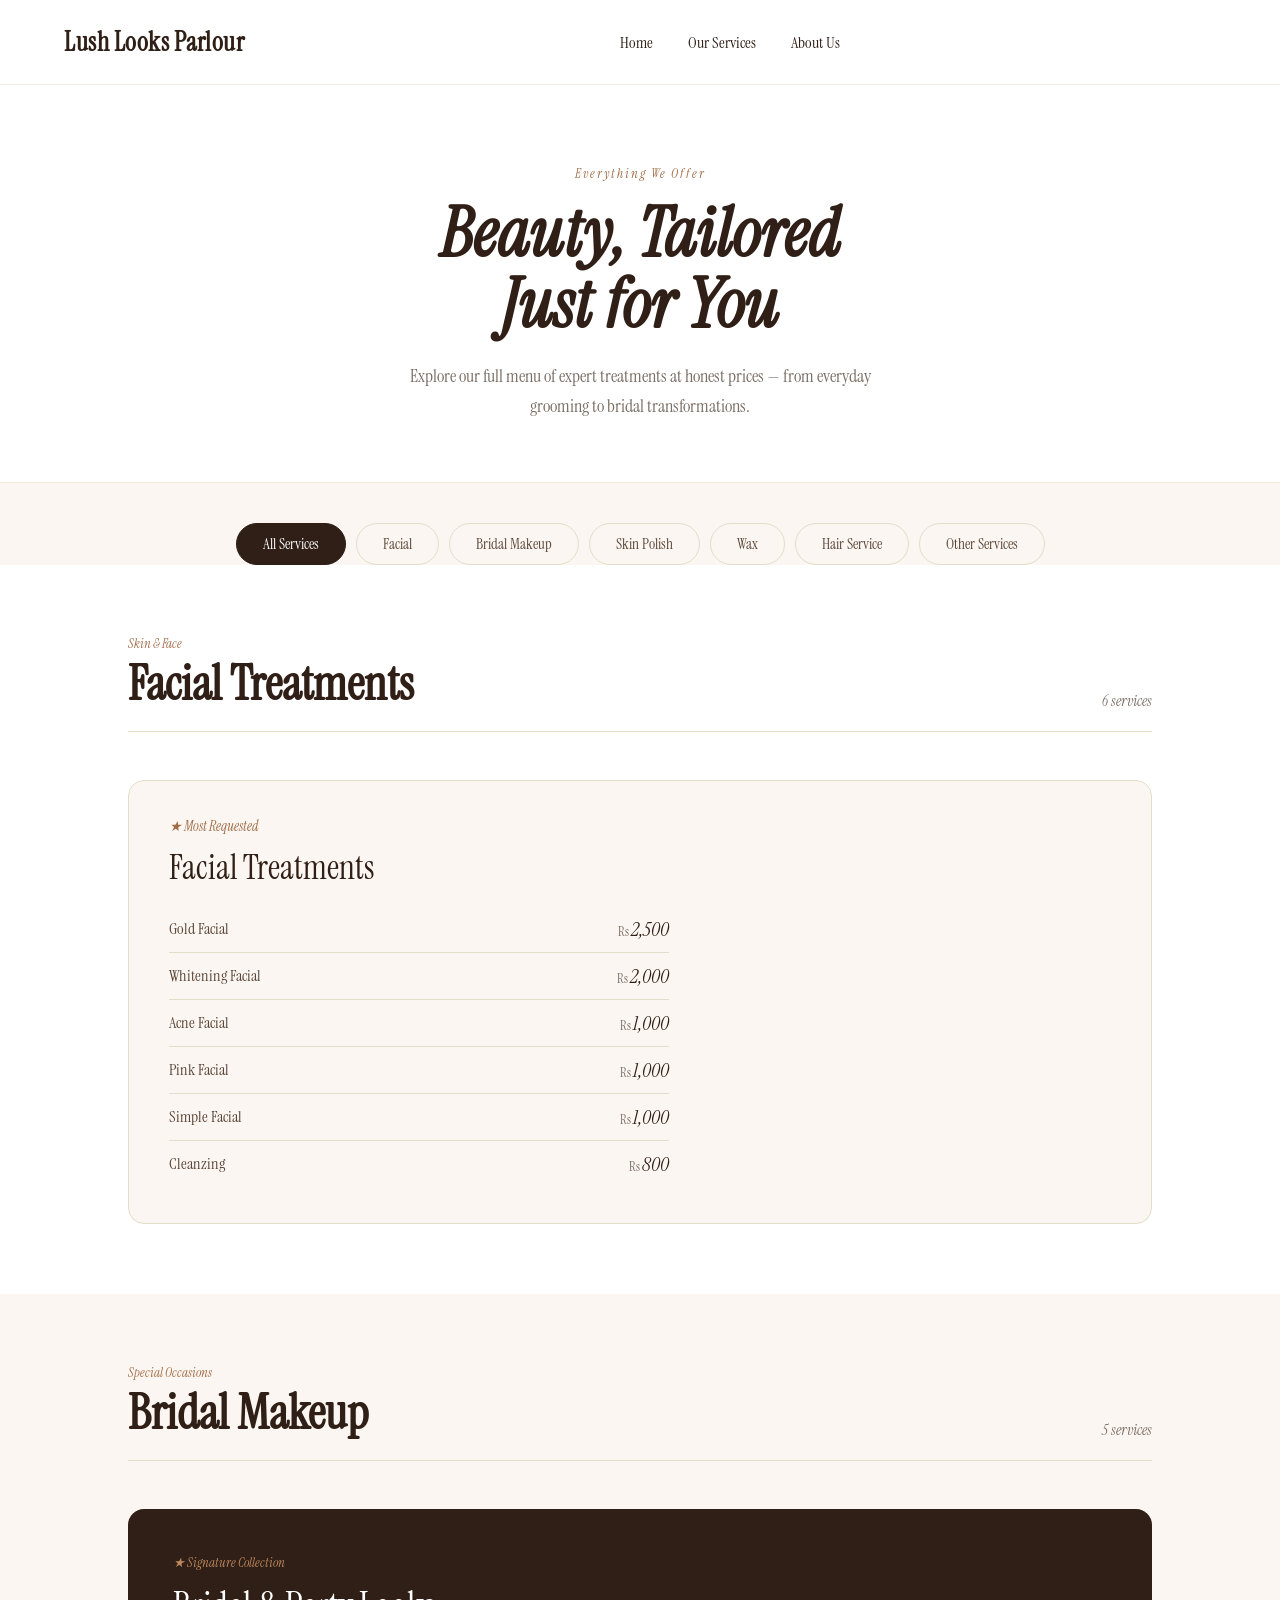
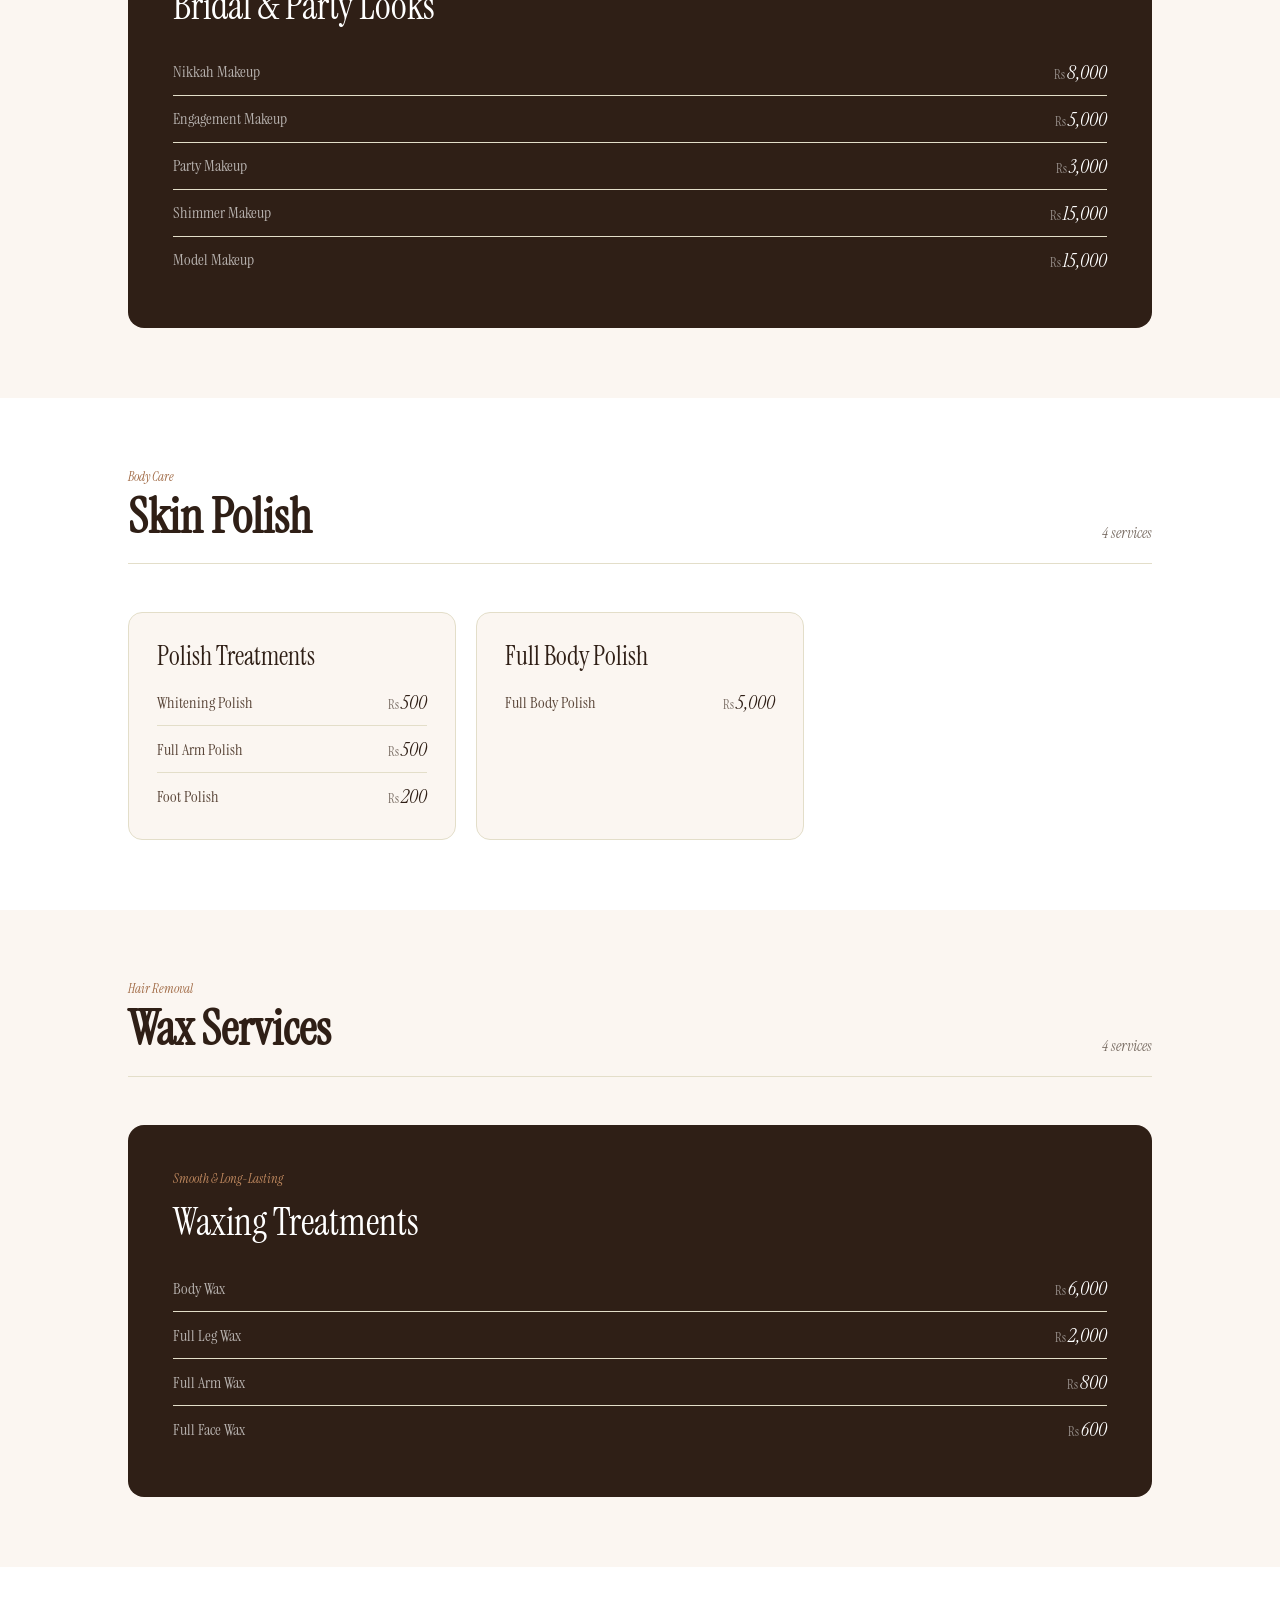
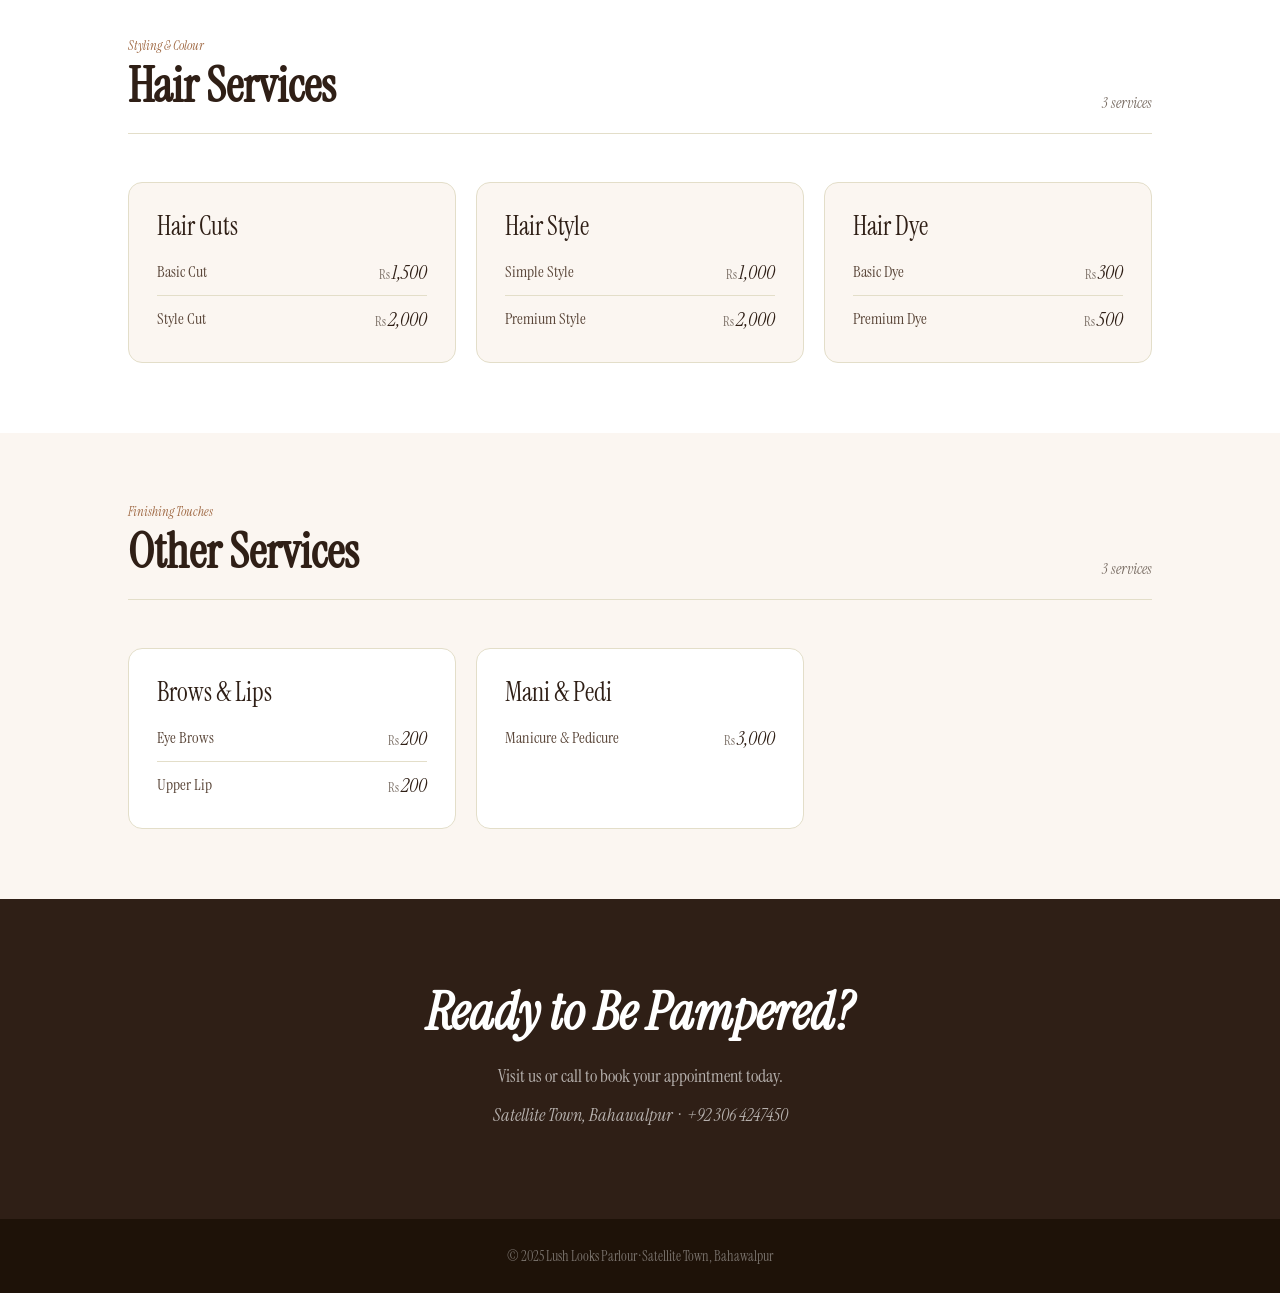
==== commit c0beaeda: "third" ====
--- a/services.html
+++ b/services.html
@@ -40,9 +40,9 @@
         }
         .nav-logo h2 {
             font-family: 'Instrument Serif', serif;
-            font-size: 22px;
-            color: var(--brown-dark);
-            font-weight: 500;
+            font-size: 26px;
+            color: var(--brown-dark);
+            font-weight: 700;
             letter-spacing: 0.5px;
         }
         .nav-links { display: flex; gap: 35px; list-style: none; }
@@ -63,10 +63,8 @@
             background: var(--brown-accent);
             transition: width 0.3s;
         }
-        .nav-links a:hover::after,
-        .nav-links a.active::after { width: 100%; }
-        .nav-links a:hover,
-        .nav-links a.active { color: var(--brown-accent); }
+        .nav-links a:hover::after { width: 100%; }
+        .nav-links a:hover { color: var(--brown-accent); }
 
         /* ── PAGE HERO ── */
         .page-hero {
@@ -166,7 +164,7 @@
             gap: 20px;
         }
 
-        /* ── SERVICE CARD (no button) ── */
+        /* ── SERVICE CARD ── */
         .service-card-full {
             background: var(--cream-card);
             border-radius: 14px;
@@ -190,7 +188,7 @@
             font-weight: 400;
         }
 
-        /* price rows inside a card */
+        /* price table */
         .price-table { width: 100%; border-collapse: collapse; margin-top: 4px; }
         .price-table tr { border-top: 1px solid var(--border); }
         .price-table tr:first-child { border-top: none; }
@@ -214,7 +212,7 @@
             margin-right: 2px;
         }
 
-        /* ── WIDE FEATURED CARD ── */
+        /* ── DARK WIDE CARD ── */
         .service-card-wide {
             grid-column: 1 / -1;
             display: flex;
@@ -224,6 +222,7 @@
             overflow: hidden;
             color: #fff;
             border: none;
+            transition: box-shadow 0.35s, transform 0.35s;
         }
         .service-card-wide:hover {
             box-shadow: 0 20px 50px rgba(47,31,22,0.25);
@@ -249,7 +248,7 @@
         .wide-content .price-table td.price-val { color: #fff; }
         .wide-content .price-table td.price-val .rs { color: rgba(255,255,255,0.5); }
 
-        /* ── LIGHT WIDE CARD (full-width, cream background) ── */
+        /* ── LIGHT WIDE CARD ── */
         .service-card-wide-light {
             grid-column: 1 / -1;
             background: var(--cream-card);
@@ -311,7 +310,7 @@
         }
         @media (max-width: 600px) {
             .navbar { padding: 15px 4%; }
-            .nav-logo h2 { font-size: 16px; }
+            .nav-logo h2 { font-size: 18px; }
             .nav-links { gap: 15px; }
             .nav-links a { font-size: 14px; }
             .category-section { padding: 50px 5%; }
@@ -343,13 +342,13 @@
 
 <!-- CATEGORY TABS -->
 <div class="category-nav">
-    <button class="cat-tab active"   onclick="filterCategory('all',    this)">All Services</button>
-    <button class="cat-tab"          onclick="filterCategory('facial',  this)">Facial</button>
-    <button class="cat-tab"          onclick="filterCategory('bridal',  this)">Bridal Makeup</button>
-    <button class="cat-tab"          onclick="filterCategory('polish',  this)">Skin Polish</button>
-    <button class="cat-tab"          onclick="filterCategory('wax',     this)">Wax</button>
-    <button class="cat-tab"          onclick="filterCategory('hair',    this)">Hair Service</button>
-    <button class="cat-tab"          onclick="filterCategory('other',   this)">Other Services</button>
+    <button class="cat-tab active" onclick="filterCategory('all',    this)">All Services</button>
+    <button class="cat-tab"        onclick="filterCategory('facial',  this)">Facial</button>
+    <button class="cat-tab"        onclick="filterCategory('bridal',  this)">Bridal Makeup</button>
+    <button class="cat-tab"        onclick="filterCategory('polish',  this)">Skin Polish</button>
+    <button class="cat-tab"        onclick="filterCategory('wax',     this)">Wax</button>
+    <button class="cat-tab"        onclick="filterCategory('hair',    this)">Hair Service</button>
+    <button class="cat-tab"        onclick="filterCategory('other',   this)">Other Services</button>
 </div>
 
 <!-- ════ FACIAL ════ -->
@@ -362,8 +361,6 @@
         <div class="category-count">6 services</div>
     </div>
     <div class="services-grid">
-
-        <!-- featured light wide -->
         <div class="service-card-full service-card-wide-light">
             <div class="card-body">
                 <span style="font-style:italic; color:var(--brown-accent); font-size:14px; display:block; margin-bottom:10px;">★ Most Requested</span>
@@ -378,7 +375,6 @@
                 </table>
             </div>
         </div>
-
     </div>
 </section>
 
@@ -392,7 +388,6 @@
         <div class="category-count">5 services</div>
     </div>
     <div class="services-grid">
-
         <div class="service-card-full service-card-wide">
             <div class="wide-content">
                 <span class="wide-label">★ Signature Collection</span>
@@ -406,7 +401,6 @@
                 </table>
             </div>
         </div>
-
     </div>
 </section>
 
@@ -420,7 +414,6 @@
         <div class="category-count">4 services</div>
     </div>
     <div class="services-grid">
-
         <div class="service-card-full">
             <div class="card-body">
                 <h3>Polish Treatments</h3>
@@ -431,7 +424,6 @@
                 </table>
             </div>
         </div>
-
         <div class="service-card-full">
             <div class="card-body">
                 <h3>Full Body Polish</h3>
@@ -440,7 +432,6 @@
                 </table>
             </div>
         </div>
-
     </div>
 </section>
 
@@ -454,7 +445,6 @@
         <div class="category-count">4 services</div>
     </div>
     <div class="services-grid">
-
         <div class="service-card-full service-card-wide">
             <div class="wide-content">
                 <span class="wide-label">Smooth &amp; Long-Lasting</span>
@@ -467,7 +457,6 @@
                 </table>
             </div>
         </div>
-
     </div>
 </section>
 
@@ -481,7 +470,6 @@
         <div class="category-count">3 services</div>
     </div>
     <div class="services-grid">
-
         <div class="service-card-full">
             <div class="card-body">
                 <h3>Hair Cuts</h3>
@@ -491,7 +479,6 @@
                 </table>
             </div>
         </div>
-
         <div class="service-card-full">
             <div class="card-body">
                 <h3>Hair Style</h3>
@@ -501,7 +488,6 @@
                 </table>
             </div>
         </div>
-
         <div class="service-card-full">
             <div class="card-body">
                 <h3>Hair Dye</h3>
@@ -511,7 +497,6 @@
                 </table>
             </div>
         </div>
-
     </div>
 </section>
 
@@ -525,7 +510,6 @@
         <div class="category-count">3 services</div>
     </div>
     <div class="services-grid">
-
         <div class="service-card-full">
             <div class="card-body">
                 <h3>Brows &amp; Lips</h3>
@@ -535,7 +519,6 @@
                 </table>
             </div>
         </div>
-
         <div class="service-card-full">
             <div class="card-body">
                 <h3>Mani &amp; Pedi</h3>
@@ -544,7 +527,6 @@
                 </table>
             </div>
         </div>
-
     </div>
 </section>
 
